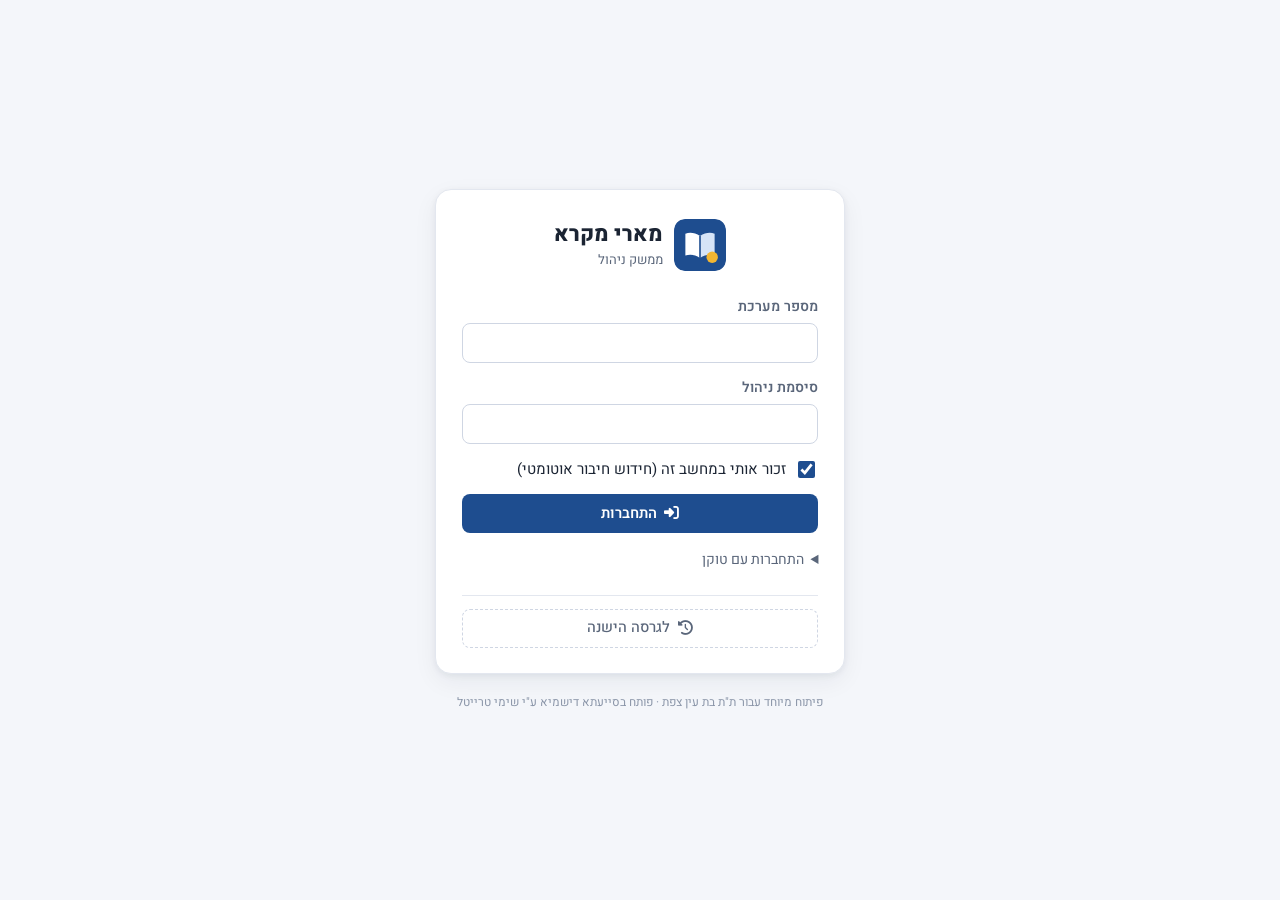
==== public/index.html @ d3353142 "Add new management interface and Cloudflare deployment New version served at "/", the original kept " ====
<!doctype html>
<html lang="he" dir="rtl">
<head>
  <meta charset="utf-8">
  <meta name="viewport" content="width=device-width, initial-scale=1">
  <meta name="color-scheme" content="light dark">
  <title>מארי מקרא · ממשק ניהול</title>
  <link rel="icon" type="image/svg+xml" href="assets/img/logo.svg">
  <link rel="preconnect" href="https://fonts.googleapis.com">
  <link rel="preconnect" href="https://fonts.gstatic.com" crossorigin>
  <link rel="stylesheet" href="https://fonts.googleapis.com/css2?family=Heebo:wght@400;500;600;700;800&display=swap">
  <link rel="stylesheet" href="https://cdnjs.cloudflare.com/ajax/libs/font-awesome/6.5.2/css/all.min.css">
  <link rel="stylesheet" href="assets/css/app.css">
  <script type="module" src="assets/js/main.js"></script>
</head>
<body>
  <div id="app">
    <noscript>
      <p style="padding:2rem;text-align:center">יש להפעיל JavaScript כדי להשתמש בממשק. <a href="legacy/">לגרסה הישנה</a></p>
    </noscript>
  </div>
</body>
</html>
---- public/assets/css/app.css ----
/* ==========================================================
   מארי מקרא — ממשק ניהול (גרסה חדשה)
   ========================================================== */

:root {
  --bg: #f4f6fa;
  --surface: #ffffff;
  --surface-2: #f8f9fc;
  --border: #e3e7ef;
  --border-strong: #cfd6e3;
  --text: #1b2433;
  --text-2: #5a667a;
  --text-3: #8a95a8;
  --primary: #1e4d8f;
  --primary-2: #2a64b5;
  --primary-soft: #e6eefa;
  --accent: #f2b632;
  --ok: #18875a;
  --ok-soft: #e3f5ec;
  --bad: #c9373d;
  --bad-soft: #fdeaea;
  --warn: #b7791f;
  --warn-soft: #fdf4e3;
  --info: #2a6fb0;
  --shadow-sm: 0 1px 2px rgba(20, 30, 50, .06);
  --shadow: 0 2px 6px rgba(20, 30, 50, .06), 0 8px 24px rgba(20, 30, 50, .06);
  --shadow-lg: 0 20px 50px rgba(15, 25, 45, .22);
  --radius: 12px;
  --radius-sm: 8px;
  --sidebar-w: 248px;
  --font: "Heebo", system-ui, -apple-system, "Segoe UI", Arial, sans-serif;
  --mono: ui-monospace, "SFMono-Regular", Menlo, Consolas, monospace;
  color-scheme: light;
}

@media (prefers-color-scheme: dark) {
  :root:not([data-theme="light"]) {
    --bg: #0f1520; --surface: #171f2d; --surface-2: #1c2536; --border: #273246; --border-strong: #34425b;
    --text: #e6ebf3; --text-2: #a7b2c4; --text-3: #7c889c;
    --primary: #5b93e0; --primary-2: #7aa9ea; --primary-soft: #1d2f4b;
    --ok: #3fbf86; --ok-soft: #14302a; --bad: #ee6b70; --bad-soft: #3a1d22; --warn: #e2a948; --warn-soft: #362b17; --info: #6aa8e6;
    --shadow-sm: 0 1px 2px rgba(0,0,0,.3); --shadow: 0 2px 10px rgba(0,0,0,.35); --shadow-lg: 0 20px 50px rgba(0,0,0,.55);
    color-scheme: dark;
  }
}
:root[data-theme="dark"] {
  --bg: #0f1520; --surface: #171f2d; --surface-2: #1c2536; --border: #273246; --border-strong: #34425b;
  --text: #e6ebf3; --text-2: #a7b2c4; --text-3: #7c889c;
  --primary: #5b93e0; --primary-2: #7aa9ea; --primary-soft: #1d2f4b;
  --ok: #3fbf86; --ok-soft: #14302a; --bad: #ee6b70; --bad-soft: #3a1d22; --warn: #e2a948; --warn-soft: #362b17; --info: #6aa8e6;
  --shadow-sm: 0 1px 2px rgba(0,0,0,.3); --shadow: 0 2px 10px rgba(0,0,0,.35); --shadow-lg: 0 20px 50px rgba(0,0,0,.55);
  color-scheme: dark;
}

*, *::before, *::after { box-sizing: border-box; }
html { -webkit-text-size-adjust: 100%; }
body { margin: 0; font-family: var(--font); font-size: 15px; line-height: 1.5; color: var(--text); background: var(--bg); }
body.modal-open { overflow: hidden; }
a { color: var(--primary); text-decoration: none; }
h1, h2, h3, h4 { margin: 0; line-height: 1.25; }
h1 { font-size: 1.6rem; font-weight: 800; letter-spacing: -.01em; }
h3 { font-size: 1.05rem; font-weight: 700; }
h4 { font-size: .95rem; font-weight: 700; margin: 1rem 0 .5rem; }
p { margin: 0 0 .6rem; }
[hidden] { display: none !important; }
.muted { color: var(--text-2); }
.small { font-size: .85rem; }
.ok { color: var(--ok); }
.bad { color: var(--bad); }
.mono { font-family: var(--mono); font-size: .9em; }
.nowrap { white-space: nowrap; }
.ltr-cell { direction: ltr; text-align: right; unicode-bidi: plaintext; }
:focus-visible { outline: 2px solid var(--primary-2); outline-offset: 2px; }

/* ---------- Buttons ---------- */
.btn {
  display: inline-flex; align-items: center; justify-content: center; gap: .45rem;
  min-height: 38px; padding: .45rem .95rem; border-radius: var(--radius-sm);
  border: 1px solid transparent; background: var(--surface-2); color: var(--text);
  font: inherit; font-weight: 600; font-size: .92rem; cursor: pointer; white-space: nowrap;
  transition: background .15s, border-color .15s, color .15s, box-shadow .15s, transform .05s;
}
.btn:active { transform: translateY(1px); }
.btn:disabled { opacity: .55; cursor: not-allowed; transform: none; }
.btn-primary { background: var(--primary); color: #fff; }
.btn-primary:hover:not(:disabled) { background: var(--primary-2); }
.btn-success { background: var(--ok); color: #fff; }
.btn-danger { background: var(--bad); color: #fff; }
.btn-success:hover:not(:disabled), .btn-danger:hover:not(:disabled) { filter: brightness(1.08); }
.btn-ghost { background: var(--surface); border-color: var(--border-strong); }
.btn-ghost:hover:not(:disabled) { background: var(--surface-2); border-color: var(--text-3); }
.btn-sm { min-height: 32px; padding: .3rem .7rem; font-size: .85rem; }
.btn-block { width: 100%; }
.btn.icon-only { width: 38px; padding: 0; }
.btn-legacy { background: transparent; border: 1px dashed var(--border-strong); color: var(--text-2); font-weight: 500; }
.btn-legacy:hover { border-color: var(--primary); color: var(--primary); border-style: solid; }

.icon-btn {
  display: inline-grid; place-items: center; width: 34px; height: 34px; border-radius: 8px;
  border: 0; background: transparent; color: var(--text-2); cursor: pointer; font-size: .95rem;
}
.icon-btn:hover { background: var(--surface-2); color: var(--text); }
.icon-btn.danger:hover { background: var(--bad-soft); color: var(--bad); }

/* dropdown menu */
.menu { position: relative; display: inline-block; }
.menu-list {
  display: none; position: absolute; inset-inline-end: 0; top: calc(100% + 6px); z-index: 50; min-width: 230px;
  background: var(--surface); border: 1px solid var(--border); border-radius: var(--radius-sm); box-shadow: var(--shadow-lg); padding: 6px;
}
.menu.open .menu-list { display: block; }
.menu-list button {
  display: flex; align-items: center; gap: .6rem; width: 100%; padding: .55rem .7rem; border: 0; background: none;
  color: var(--text); font: inherit; text-align: start; border-radius: 6px; cursor: pointer;
}
.menu-list button i { width: 18px; color: var(--text-2); }
.menu-list button:hover { background: var(--surface-2); }
.menu-list button.danger, .menu-list button.danger i { color: var(--bad); }

/* ---------- Shell ---------- */
.shell { display: flex; min-height: 100vh; }
.sidebar {
  position: sticky; top: 0; height: 100vh; width: var(--sidebar-w); flex: 0 0 var(--sidebar-w);
  display: flex; flex-direction: column; gap: 1rem; padding: 1.1rem .9rem;
  background: var(--surface); border-inline-start: 1px solid var(--border); overflow-y: auto;
}
.brand { display: flex; align-items: center; gap: .7rem; padding: .2rem .4rem; }
.brand-logo { width: 40px; height: 40px; border-radius: 10px; }
.brand strong { display: block; font-size: 1.1rem; font-weight: 800; }
.brand span { display: block; color: var(--text-2); font-size: .82rem; }
.nav { display: flex; flex-direction: column; gap: 2px; }
.nav a {
  display: flex; align-items: center; gap: .75rem; padding: .62rem .8rem; border-radius: 9px;
  color: var(--text-2); font-weight: 500;
}
.nav a i { width: 20px; text-align: center; }
.nav a:hover { background: var(--surface-2); color: var(--text); }
.nav a.active { background: var(--primary-soft); color: var(--primary); font-weight: 700; }
.sidebar-foot { margin-top: auto; display: flex; flex-direction: column; gap: .8rem; }
.credit { color: var(--text-3); font-size: .74rem; text-align: center; margin: 0; line-height: 1.5; }
.sidebar-backdrop { display: none; }

.main { flex: 1; min-width: 0; display: flex; flex-direction: column; }
.topbar {
  position: sticky; top: 0; z-index: 20; display: flex; align-items: center; gap: .5rem;
  height: 60px; padding: 0 1.25rem; background: color-mix(in srgb, var(--surface) 88%, transparent);
  backdrop-filter: blur(10px); border-bottom: 1px solid var(--border);
}
.menu-btn { display: none; }
.topbar-spacer { flex: 1; }
.sysinfo { display: flex; align-items: center; gap: .8rem; color: var(--text-2); font-size: .85rem; min-width: 0; }
.sysinfo strong { color: var(--text); font-weight: 700; white-space: nowrap; overflow: hidden; text-overflow: ellipsis; max-width: 260px; }
.topbar-btn {
  display: inline-flex; align-items: center; gap: .4rem; height: 34px; padding: 0 .7rem; border-radius: 999px;
  border: 1px solid var(--border-strong); background: var(--surface); color: var(--text-2); font: inherit; font-weight: 700; cursor: pointer;
}
.calls-btn.has-calls { border-color: var(--ok); color: var(--ok); background: var(--ok-soft); }
.calls-btn.has-calls i { animation: ring 1.6s ease-in-out infinite; }
@keyframes ring { 0%, 60%, 100% { transform: rotate(0); } 10%, 30% { transform: rotate(-14deg); } 20%, 40% { transform: rotate(14deg); } }
.bell-btn { position: relative; }
.bell-btn.has-unread::after { content: ""; position: absolute; top: 6px; inset-inline-end: 6px; width: 9px; height: 9px; border-radius: 50%; background: var(--bad); box-shadow: 0 0 0 2px var(--surface); }
.topbar-legacy { min-height: 34px; padding: .3rem .75rem; font-size: .85rem; }

.content { padding: 1.5rem 1.75rem 3rem; max-width: 1400px; width: 100%; margin: 0 auto; }
.view { animation: fade .18s ease; }
@keyframes fade { from { opacity: 0; transform: translateY(4px); } to { opacity: 1; transform: none; } }

/* ---------- Page header ---------- */
.page-head { display: flex; align-items: flex-end; justify-content: space-between; gap: 1rem; flex-wrap: wrap; margin-bottom: 1.25rem; }
.page-sub { color: var(--text-2); margin: .25rem 0 0; font-size: .9rem; }
.page-actions { display: flex; align-items: center; gap: .5rem; flex-wrap: wrap; }
.back-link { display: inline-flex; align-items: center; gap: .4rem; font-size: .88rem; font-weight: 600; margin-bottom: .35rem; }

/* ---------- Panels ---------- */
.panel { background: var(--surface); border: 1px solid var(--border); border-radius: var(--radius); box-shadow: var(--shadow-sm); padding: 1rem; margin-bottom: 1rem; }
.panel-head { display: flex; align-items: center; justify-content: space-between; gap: .75rem; flex-wrap: wrap; margin-bottom: .85rem; }
.panel-head h3 i { color: var(--primary); margin-inline-end: .35rem; }
.panel-foot { display: flex; align-items: center; justify-content: flex-end; gap: 1rem; margin-top: 1rem; padding-top: .85rem; border-top: 1px solid var(--border); }
details.panel > summary { cursor: pointer; font-weight: 700; list-style: none; display: flex; align-items: center; gap: .5rem; }
details.panel > summary::-webkit-details-marker { display: none; }
details.panel > summary::after { content: "\f078"; font-family: "Font Awesome 6 Free"; font-weight: 900; font-size: .75rem; margin-inline-start: auto; color: var(--text-3); transition: transform .2s; }
details.panel[open] > summary::after { transform: rotate(180deg); }
details.panel > summary i { color: var(--primary); }
.two-col { display: grid; grid-template-columns: 1fr 1fr; gap: 1rem; }
.two-col .panel { margin: 0; }

.toolbar { display: flex; align-items: center; gap: .5rem; flex-wrap: wrap; margin-bottom: .85rem; }
.toolbar-spacer { flex: 1; }
.search { position: relative; display: inline-flex; align-items: center; min-width: 240px; flex: 0 1 340px; }
.search i { position: absolute; inset-inline-start: .75rem; color: var(--text-3); font-size: .85rem; pointer-events: none; }
.search input { width: 100%; height: 38px; padding: 0 2.2rem 0 .8rem; border: 1px solid var(--border-strong); border-radius: var(--radius-sm); background: var(--surface); color: var(--text); font: inherit; }
.search input:focus { outline: none; border-color: var(--primary); box-shadow: 0 0 0 3px var(--primary-soft); }
.sel-bar { display: inline-flex; align-items: center; gap: .5rem; padding: .2rem .25rem .2rem .7rem; background: var(--primary-soft); border-radius: 999px; }
.sel-count { font-weight: 700; color: var(--primary); font-size: .88rem; padding-inline-start: .3rem; }
.count-badge:empty { display: none; }
.count-badge { background: var(--primary); color: #fff; border-radius: 999px; padding: 0 .45rem; font-size: .75rem; }

/* ---------- Tables ---------- */
.table-wrap { overflow: auto; border: 1px solid var(--border); border-radius: var(--radius-sm); max-height: 70vh; }
.data-table { width: 100%; border-collapse: separate; border-spacing: 0; font-size: .9rem; }
.data-table th {
  position: sticky; top: 0; z-index: 2; background: var(--surface-2); color: var(--text-2); font-weight: 700; font-size: .82rem;
  text-align: start; padding: .65rem .75rem; border-bottom: 1px solid var(--border); white-space: nowrap; user-select: none;
}
.data-table th.sortable { cursor: pointer; }
.data-table th.sortable i { margin-inline-start: .35rem; font-size: .72rem; color: var(--text-3); }
.data-table th.sorted { color: var(--primary); }
.data-table th.sorted i { color: var(--primary); }
.data-table td { padding: .6rem .75rem; border-bottom: 1px solid var(--border); vertical-align: middle; }
.data-table tbody tr:last-child td { border-bottom: 0; }
.data-table tbody tr:hover td { background: var(--surface-2); }
.data-table tr.is-selected td { background: var(--primary-soft) !important; }
.data-table tr.is-muted td { opacity: .55; }
.data-table .col-check { width: 40px; text-align: center; }
.data-table .col-actions { text-align: end; white-space: nowrap; width: 1%; }
.data-table td.no-match { text-align: center; color: var(--text-3); padding: 2rem; }
.data-table input[type="checkbox"] { width: 16px; height: 16px; accent-color: var(--primary); cursor: pointer; }
.kv-table { width: 100%; border-collapse: collapse; font-size: .88rem; }
.kv-table th, .kv-table td { padding: .4rem .6rem; border-bottom: 1px solid var(--border); text-align: start; }
.kv-table th { color: var(--text-2); font-weight: 600; width: 35%; }
.kv-table tr.hl { background: var(--primary-soft); }

.col-grade { white-space: nowrap; }
.grade { display: inline-block; min-width: 2.6em; padding: .15rem .5rem; border-radius: 6px; text-align: center; font-weight: 800; background: var(--surface-2); }
.grade.g-a { background: var(--ok-soft); color: var(--ok); }
.grade.g-b { background: var(--primary-soft); color: var(--primary); }
.grade.g-c { background: var(--warn-soft); color: var(--warn); }
.grade.g-d { background: var(--bad-soft); color: var(--bad); }
.edit-grade { width: 28px; height: 28px; font-size: .78rem; opacity: 0; margin-inline-start: .2rem; }
tr:hover .edit-grade, .edit-grade:focus { opacity: 1; }
.ans { font-size: .82rem; font-weight: 600; }
.ans-ok { color: var(--ok); }
.ans-bad { color: var(--bad); }
.dots { display: inline-flex; flex-wrap: wrap; gap: 3px; max-width: 360px; }
.dot { display: inline-grid; place-items: center; width: 20px; height: 20px; border-radius: 5px; font-style: normal; font-size: .66rem; font-weight: 700; }
.dot.ok { background: var(--ok-soft); color: var(--ok); }
.dot.bad { background: var(--bad-soft); color: var(--bad); }
.dot.none { background: var(--surface-2); color: var(--text-3); }

/* ---------- Badges, alerts ---------- */
.badge { display: inline-flex; align-items: center; gap: .3rem; padding: .12rem .55rem; border-radius: 999px; font-size: .78rem; font-weight: 700; background: var(--surface-2); color: var(--text-2); white-space: nowrap; }
.badge-ok, .st-DONE { background: var(--ok-soft); color: var(--ok); }
.badge-bad, .st-ERROR { background: var(--bad-soft); color: var(--bad); }
.badge-primary, .badge-info, .st-RUNNING { background: var(--primary-soft); color: var(--primary); }
.st-PENDING { background: var(--warn-soft); color: var(--warn); }
.badge-muted, .st-NOT_ACTIVE { background: var(--surface-2); color: var(--text-3); }
.tag { display: inline-flex; align-items: center; gap: .3rem; padding: .1rem .5rem; border-radius: 6px; background: var(--surface-2); font-size: .78rem; color: var(--text-2); }
.alert { padding: .75rem .9rem; border-radius: var(--radius-sm); margin: .6rem 0; border: 1px solid transparent; }
.alert-danger { background: var(--bad-soft); color: var(--bad); border-color: color-mix(in srgb, var(--bad) 25%, transparent); }
.alert-warning { background: var(--warn-soft); color: var(--warn); border-color: color-mix(in srgb, var(--warn) 25%, transparent); }
.note { background: var(--surface-2); padding: .6rem .75rem; border-radius: var(--radius-sm); color: var(--text-2); font-size: .88rem; }

/* ---------- States ---------- */
.state { display: flex; flex-direction: column; align-items: center; justify-content: center; gap: .7rem; padding: 3rem 1rem; text-align: center; color: var(--text-2); }
.state i { font-size: 2.2rem; color: var(--text-3); }
.state p { margin: 0; max-width: 520px; }
.state-error i { color: var(--bad); }
.state-error p { color: var(--bad); }
.state-success i { color: var(--ok); font-size: 3rem; }
.spinner { width: 34px; height: 34px; border-radius: 50%; border: 3px solid var(--border); border-top-color: var(--primary); animation: spin .8s linear infinite; display: inline-block; }
.spinner-sm { width: 15px; height: 15px; border-width: 2px; vertical-align: -2px; border-color: currentColor; border-top-color: transparent; opacity: .85; }
@keyframes spin { to { transform: rotate(360deg); } }
.skeleton { display: block; height: 26px; width: 60%; border-radius: 6px; background: linear-gradient(90deg, var(--surface-2), var(--border), var(--surface-2)); background-size: 200% 100%; animation: shimmer 1.2s infinite; }
.skeleton.short { height: 14px; width: 40%; margin-top: .5rem; }
@keyframes shimmer { to { background-position: -200% 0; } }

/* ---------- Toasts ---------- */
.toast-host { position: fixed; bottom: 20px; inset-inline-start: 20px; z-index: 1000; display: flex; flex-direction: column; gap: 10px; max-width: min(420px, calc(100vw - 40px)); }
.toast {
  display: flex; align-items: flex-start; gap: .65rem; padding: .8rem .9rem; border-radius: 10px; background: var(--surface);
  border: 1px solid var(--border); border-inline-start: 4px solid var(--info); box-shadow: var(--shadow-lg); animation: toastIn .2s ease;
}
.toast i { margin-top: .2rem; }
.toast span { flex: 1; }
.toast-success { border-inline-start-color: var(--ok); } .toast-success i { color: var(--ok); }
.toast-error { border-inline-start-color: var(--bad); } .toast-error i { color: var(--bad); }
.toast-warning { border-inline-start-color: var(--warn); } .toast-warning i { color: var(--warn); }
.toast-info i { color: var(--info); }
.toast-x { border: 0; background: none; color: var(--text-3); font-size: 1.2rem; line-height: 1; cursor: pointer; }
.toast.out { opacity: 0; transform: translateY(8px); transition: .25s; }
@keyframes toastIn { from { opacity: 0; transform: translateY(8px); } }

/* ---------- Modals ---------- */
.modal-overlay { position: fixed; inset: 0; z-index: 500; display: grid; place-items: center; padding: 1rem; background: rgba(12, 18, 30, .5); opacity: 0; transition: opacity .18s; }
.modal-overlay.show { opacity: 1; }
.modal {
  width: 100%; max-height: calc(100vh - 2rem); display: flex; flex-direction: column; background: var(--surface);
  border-radius: 14px; box-shadow: var(--shadow-lg); transform: translateY(10px) scale(.98); transition: transform .18s;
}
.modal-overlay.show .modal { transform: none; }
.modal-sm { max-width: 440px; } .modal-md { max-width: 600px; } .modal-lg { max-width: 900px; } .modal-xl { max-width: 1200px; }
.modal-head { display: flex; align-items: center; justify-content: space-between; gap: 1rem; padding: 1rem 1.2rem; border-bottom: 1px solid var(--border); }
.modal-title { font-size: 1.12rem; font-weight: 800; display: flex; align-items: center; gap: .55rem; }
.modal-title i { color: var(--primary); }
.modal-danger .modal-title i { color: var(--bad); }
.modal-body { padding: 1.1rem 1.2rem; overflow-y: auto; }
.modal-foot { display: flex; align-items: center; justify-content: flex-end; gap: .5rem; padding: .85rem 1.2rem; border-top: 1px solid var(--border); background: var(--surface-2); border-radius: 0 0 14px 14px; flex-wrap: wrap; }
.confirm-msg p:last-child { margin-bottom: 0; }

/* ---------- Forms ---------- */
.form { display: flex; flex-direction: column; gap: .85rem; }
.form-grid { display: grid; grid-template-columns: 1fr 1fr; gap: .85rem 1rem; }
.span-2 { grid-column: 1 / -1; }
.form-actions { display: flex; justify-content: flex-end; gap: .5rem; flex-wrap: wrap; }
.field { display: flex; flex-direction: column; gap: .35rem; }
.field > span:first-child { font-weight: 600; font-size: .88rem; color: var(--text-2); }
.input {
  width: 100%; min-height: 40px; padding: .5rem .75rem; border: 1px solid var(--border-strong); border-radius: var(--radius-sm);
  background: var(--surface); color: var(--text); font: inherit;
}
.input:focus { outline: none; border-color: var(--primary); box-shadow: 0 0 0 3px var(--primary-soft); }
select.input { cursor: pointer; }
.input-sm { min-height: 34px; padding: .3rem .6rem; font-size: .88rem; width: auto; }
.input-lg { font-size: 1.3rem; text-align: center; font-weight: 700; }
.input-code { font-size: 1.6rem; letter-spacing: .4em; text-align: center; font-family: var(--mono); }
.hint { color: var(--text-3); font-size: .84rem; margin: 0; }
.field-error { color: var(--bad); font-weight: 600; font-size: .88rem; margin: 0; }
.check, .radio { display: flex; align-items: center; gap: .55rem; cursor: pointer; }
.check input, .radio input { width: 17px; height: 17px; accent-color: var(--primary); }
.radio-list { display: flex; flex-direction: column; gap: .4rem; margin: .7rem 0 1rem; }
.radio { padding: .6rem .8rem; border: 1px solid var(--border); border-radius: var(--radius-sm); }
.radio:has(input:checked) { border-color: var(--primary); background: var(--primary-soft); }
.pw { position: relative; display: block; }
.pw .input { padding-inline-end: 2.6rem; }
.pw .pw-eye { position: absolute; inset-inline-end: 3px; top: 3px; }
.switch { display: inline-flex; align-items: center; gap: .5rem; cursor: pointer; font-size: .88rem; color: var(--text-2); }
.switch input { position: absolute; opacity: 0; width: 0; height: 0; }
.switch span { position: relative; width: 38px; height: 22px; border-radius: 999px; background: var(--border-strong); transition: .2s; flex: none; }
.switch span::after { content: ""; position: absolute; top: 3px; inset-inline-start: 3px; width: 16px; height: 16px; border-radius: 50%; background: #fff; transition: .2s; box-shadow: var(--shadow-sm); }
.switch input:checked + span { background: var(--primary); }
.switch input:checked + span::after { inset-inline-start: 19px; }
.switch input:focus-visible + span { outline: 2px solid var(--primary-2); outline-offset: 2px; }
.seg { display: flex; flex-wrap: wrap; gap: .5rem; }
.chips { display: flex; flex-wrap: wrap; gap: .4rem; justify-content: center; margin: .8rem 0 1rem; }
.chip { border: 1px solid var(--border-strong); background: var(--surface); color: var(--text); border-radius: 999px; padding: .25rem .8rem; font: inherit; font-weight: 700; cursor: pointer; direction: ltr; }
.chip:hover { border-color: var(--primary); color: var(--primary); }
.shake { animation: shake .35s; border-color: var(--bad) !important; }
@keyframes shake { 25% { transform: translateX(-5px); } 75% { transform: translateX(5px); } }

/* ---------- Stats ---------- */
.stats { display: grid; grid-template-columns: repeat(auto-fit, minmax(140px, 1fr)); gap: .75rem; margin-bottom: 1rem; }
.stat { background: var(--surface); border: 1px solid var(--border); border-radius: var(--radius); padding: .85rem 1rem; display: flex; flex-direction: column; gap: .2rem; box-shadow: var(--shadow-sm); }
.stat-l { color: var(--text-2); font-size: .82rem; font-weight: 600; }
.stat-v { font-size: 1.7rem; font-weight: 800; letter-spacing: -.02em; }
.stat-wide { grid-column: span 2; justify-content: center; }
.stat-action { justify-content: center; align-items: stretch; }
.leaders { display: flex; flex-direction: column; gap: .15rem; font-size: .9rem; }
.hist { display: flex; align-items: flex-end; gap: 6px; height: 92px; }
.hist-col { flex: 1; display: flex; flex-direction: column; align-items: center; justify-content: flex-end; height: 100%; gap: 3px; }
.hist-bar { width: 100%; min-height: 3px; border-radius: 4px 4px 2px 2px; }
.hist-n { font-size: .72rem; font-weight: 700; color: var(--text-2); }
.hist-l { font-size: .66rem; color: var(--text-3); direction: ltr; white-space: nowrap; }
.b1 { background: var(--bad); } .b2 { background: #e0803a; } .b3 { background: var(--warn); } .b4 { background: #6aa84f; } .b5 { background: var(--ok); } .b6 { background: var(--primary); }
.q-bars { display: grid; grid-template-columns: repeat(auto-fill, minmax(260px, 1fr)); gap: .5rem 1.5rem; margin-top: .9rem; }
.q-bar { display: grid; grid-template-columns: minmax(70px, auto) 1fr 44px; align-items: center; gap: .6rem; font-size: .85rem; }
.q-bar-l { color: var(--text-2); white-space: nowrap; overflow: hidden; text-overflow: ellipsis; max-width: 140px; }
.q-bar-track { height: 8px; background: var(--surface-2); border-radius: 999px; overflow: hidden; }
.q-bar-fill { display: block; height: 100%; border-radius: 999px; }
.q-bar-fill.ok { background: var(--ok); } .q-bar-fill.mid { background: var(--warn); } .q-bar-fill.bad { background: var(--bad); }
.q-bar-v { font-weight: 700; text-align: end; }

.lock-pill { display: inline-flex; align-items: center; gap: .45rem; height: 38px; padding: 0 .4rem 0 .8rem; border-radius: 999px; font-weight: 700; font-size: .88rem; }
.lock-pill.open { background: var(--ok-soft); color: var(--ok); }
.lock-pill.locked { background: var(--bad-soft); color: var(--bad); }
.pill-btn { border: 0; border-radius: 999px; padding: .25rem .7rem; background: var(--surface); color: inherit; font: inherit; font-weight: 700; font-size: .8rem; cursor: pointer; box-shadow: var(--shadow-sm); }

/* ---------- Grade editor ---------- */
.student-card { display: flex; align-items: center; gap: .85rem; padding: .75rem; background: var(--surface-2); border-radius: var(--radius-sm); margin-bottom: 1rem; }
.avatar { width: 44px; height: 44px; border-radius: 50%; display: grid; place-items: center; background: var(--primary); color: #fff; font-weight: 800; font-size: 1.2rem; flex: none; }
.student-meta { display: flex; flex-wrap: wrap; gap: .3rem 1rem; color: var(--text-2); font-size: .84rem; margin-top: .15rem; }
.student-meta i { color: var(--text-3); margin-inline-end: .2rem; }
.grade-editor { display: flex; align-items: center; justify-content: center; gap: 1rem; }
.grade-box { display: flex; flex-direction: column; align-items: center; gap: .3rem; padding: .9rem 1.2rem; border: 1px solid var(--border); border-radius: var(--radius); min-width: 140px; }
.grade-box-new { border-color: var(--primary); box-shadow: 0 0 0 3px var(--primary-soft); }
.grade-label { color: var(--text-2); font-size: .82rem; font-weight: 600; }
.grade-value { font-size: 2.2rem; font-weight: 800; line-height: 1.1; }
.grade-input { width: 120px; border: 0; background: transparent; color: var(--text); font: inherit; font-size: 2.2rem; font-weight: 800; text-align: center; line-height: 1.1; -moz-appearance: textfield; }
.grade-input::-webkit-outer-spin-button, .grade-input::-webkit-inner-spin-button { -webkit-appearance: none; margin: 0; }
.grade-input:focus { outline: none; }
.grade-arrow { color: var(--text-3); font-size: 1.3rem; }
.grade-diff { min-height: 1.2em; font-weight: 800; font-size: .9rem; direction: ltr; }
.grade-diff.up { color: var(--ok); } .grade-diff.down { color: var(--bad); }
.raw-details { margin-top: .9rem; }
.raw-details summary { cursor: pointer; color: var(--text-2); font-size: .88rem; font-weight: 600; margin-bottom: .5rem; }
.points-editor { display: flex; flex-direction: column; gap: .9rem; align-items: stretch; }
.points-editor .grade-box { align-self: center; }
.points-editor .seg .btn { flex: 1; }
.preview { text-align: center; padding: .6rem; border-radius: var(--radius-sm); background: var(--surface-2); }
.points-val { font-weight: 800; }
.points-val i { color: var(--accent); }

/* ---------- Questions, steps, lists ---------- */
.questions { display: grid; grid-template-columns: repeat(auto-fill, minmax(330px, 1fr)); gap: .9rem; }
.q-card { border: 1px solid var(--border); border-radius: var(--radius); padding: .9rem; background: var(--surface-2); }
.q-card h3 { margin-bottom: .6rem; }
.q-row { display: flex; flex-direction: column; gap: .3rem; margin-bottom: .55rem; font-size: .86rem; font-weight: 600; color: var(--text-2); }
.q-row.ok span { color: var(--ok); } .q-row.bad span { color: var(--bad); }
.q-row audio { width: 100%; height: 36px; }
.checklist { margin-top: .8rem; padding: .6rem .9rem; background: var(--surface-2); border-radius: var(--radius-sm); font-size: .9rem; }
.checklist h4 { margin: .5rem 0 .3rem; font-size: .85rem; color: var(--text-2); }
.checklist div { padding: .15rem 0; display: flex; gap: .5rem; flex-wrap: wrap; align-items: center; }
.steps { list-style: none; padding: 0; margin: .8rem 0 0; display: flex; flex-direction: column; gap: .4rem; }
.steps li { display: flex; align-items: center; gap: .6rem; padding: .5rem .7rem; border-radius: var(--radius-sm); background: var(--surface-2); font-size: .9rem; }
.steps li > i, .steps li > .spinner { width: 18px; flex: none; text-align: center; color: var(--text-3); }
.step-msg { margin-inline-start: auto; color: var(--text-2); font-size: .8rem; }
.step-fail .step-msg { color: var(--bad); }
.names { max-height: 160px; overflow-y: auto; margin: .5rem 0; padding: .4rem .9rem; background: var(--surface-2); border-radius: var(--radius-sm); }
.names li { padding: .15rem 0; }
.folder-list { border: 1px solid var(--border); border-radius: var(--radius-sm); max-height: 50vh; overflow-y: auto; }
.folder-row { display: flex; align-items: center; gap: .5rem; padding: .3rem .5rem; border-bottom: 1px solid var(--border); }
.folder-row:last-child { border-bottom: 0; }
.folder-open { flex: 1; display: flex; align-items: center; gap: .6rem; border: 0; background: none; color: var(--text); font: inherit; padding: .45rem; text-align: start; cursor: pointer; border-radius: 6px; }
.folder-open:hover { background: var(--surface-2); }
.folder-open i { color: var(--accent); }
.path-line { font-family: var(--mono); font-size: .8rem; color: var(--text-3); margin: .3rem 0 .6rem; text-align: right; overflow: hidden; text-overflow: ellipsis; white-space: nowrap; }
.card-grid { display: grid; grid-template-columns: repeat(auto-fill, minmax(190px, 1fr)); gap: .75rem; }
.folder-card {
  display: flex; flex-direction: column; gap: .5rem; padding: 1rem; background: var(--surface); border: 1px solid var(--border);
  border-radius: var(--radius); color: var(--text); box-shadow: var(--shadow-sm); transition: .15s;
}
.folder-card:hover { border-color: var(--primary); transform: translateY(-2px); box-shadow: var(--shadow); }
.folder-card > i { font-size: 1.6rem; color: var(--accent); }
.folder-num { align-self: flex-start; background: var(--primary-soft); color: var(--primary); font-weight: 800; border-radius: 8px; padding: .15rem .6rem; }
.folder-name { font-weight: 700; }
.tabs { display: flex; gap: .3rem; border-bottom: 1px solid var(--border); margin-bottom: 1rem; overflow-x: auto; }
.tabs a { display: inline-flex; align-items: center; gap: .45rem; padding: .65rem 1rem; color: var(--text-2); font-weight: 600; border-bottom: 2px solid transparent; margin-bottom: -1px; white-space: nowrap; }
.tabs a:hover { color: var(--text); }
.tabs a.active { color: var(--primary); border-bottom-color: var(--primary); }
.kv-grid { display: grid; grid-template-columns: repeat(auto-fill, minmax(230px, 1fr)); gap: .5rem; }
.kv { display: flex; flex-direction: column; gap: .1rem; padding: .55rem .7rem; background: var(--surface-2); border-radius: var(--radius-sm); }
.kv span { color: var(--text-2); font-size: .8rem; }
.kv-wide { grid-column: 1 / -1; }
.kv pre { margin: 0; white-space: pre-wrap; font-family: inherit; }
.day-picker { display: flex; flex-wrap: wrap; gap: .35rem; }
.day-picker label { cursor: pointer; }
.day-picker input { position: absolute; opacity: 0; }
.day-picker span { display: inline-block; padding: .35rem .75rem; border: 1px solid var(--border-strong); border-radius: 999px; font-size: .86rem; }
.day-picker input:checked + span { background: var(--primary); border-color: var(--primary); color: #fff; }
.day-picker input:disabled + span { opacity: .45; }

/* ---------- Times ---------- */
.status-panel { border-inline-start: 5px solid var(--text-3); }
.status-panel.is-open { border-inline-start-color: var(--ok); }
.status-panel.is-closed { border-inline-start-color: var(--bad); }
.status-main { display: flex; align-items: center; gap: .9rem; margin-bottom: .6rem; }
.status-main > i { font-size: 1.8rem; color: var(--primary); }
.status-main p { margin: .1rem 0 0; color: var(--text-2); }
.status-now { font-weight: 700; margin: .4rem 0 1rem; }
.is-open .status-now i { color: var(--ok); } .is-closed .status-now i { color: var(--bad); }
.timeline { margin-bottom: 1rem; }
.tl-track { position: relative; height: 26px; background: var(--bad-soft); border-radius: 6px; overflow: hidden; }
.tl-slot { position: absolute; top: 0; bottom: 0; background: var(--ok); opacity: .85; }
.tl-now { position: absolute; top: -2px; bottom: -2px; width: 3px; background: var(--text); border-radius: 2px; transform: translateX(50%); }
.tl-days { display: grid; grid-template-columns: repeat(7, 1fr); margin-top: .3rem; }
.tl-days span { text-align: center; font-size: .75rem; color: var(--text-2); border-inline-start: 1px solid var(--border); }
.rules { display: flex; flex-direction: column; gap: .5rem; }
.rule { display: flex; align-items: center; flex-wrap: wrap; gap: .45rem; padding: .6rem .75rem; border: 1px solid var(--border); border-radius: var(--radius-sm); background: var(--surface-2); }
.rule-txt { color: var(--text-2); font-size: .85rem; }
.rule .r-del { margin-inline-start: auto; }
.rule.is-deleted { opacity: .5; background: var(--bad-soft); text-decoration: line-through; }

/* ---------- Settings, login ---------- */
.conn { display: inline-flex; align-items: center; gap: .45rem; font-size: .85rem; font-weight: 600; padding: .3rem .7rem; border-radius: 999px; background: var(--surface-2); }
.conn-dot { width: 9px; height: 9px; border-radius: 50%; background: currentColor; }
.conn-ok { color: var(--ok); background: var(--ok-soft); } .conn-warn { color: var(--warn); background: var(--warn-soft); } .conn-bad { color: var(--bad); background: var(--bad-soft); } .conn-muted { color: var(--text-2); }
.danger-zone { border-color: color-mix(in srgb, var(--bad) 35%, var(--border)); }
.danger-zone h3 i { color: var(--bad) !important; }

.center-screen { min-height: 100vh; display: flex; flex-direction: column; align-items: center; justify-content: center; gap: 1.2rem; padding: 1.5rem 16px; }
.login-card { width: 100%; max-width: 410px; background: var(--surface); border: 1px solid var(--border); border-radius: 16px; box-shadow: var(--shadow); padding: 1.6rem; display: flex; flex-direction: column; gap: 1rem; }
.login-card .brand { justify-content: center; margin-bottom: .4rem; }
.login-card .brand-logo { width: 52px; height: 52px; }
.login-card .brand strong { font-size: 1.35rem; }
.token-login summary { cursor: pointer; color: var(--text-2); font-size: .88rem; margin-bottom: .6rem; }
.login-foot { padding-top: .8rem; border-top: 1px solid var(--border); }

/* ---------- MFA ---------- */
.mfa-cards { display: flex; flex-direction: column; gap: .6rem; margin-top: .8rem; }
.mfa-card { display: grid; grid-template-columns: auto 1fr; gap: .2rem .9rem; align-items: center; text-align: start; padding: .85rem 1rem; border: 1px solid var(--border-strong); border-radius: var(--radius); background: var(--surface); color: var(--text); font: inherit; cursor: pointer; }
.mfa-card:hover:not(:disabled) { border-color: var(--primary); box-shadow: 0 0 0 3px var(--primary-soft); }
.mfa-card:disabled { opacity: .55; cursor: not-allowed; }
.mfa-card-icon { grid-row: span 3; font-size: 1.5rem; color: var(--primary); }
.mfa-card-main { display: flex; flex-direction: column; }
.mfa-card-main small { color: var(--text-3); }
.mfa-card-tags { display: flex; flex-wrap: wrap; gap: .3rem; }
.mfa-card-status { font-size: .8rem; color: var(--primary); font-weight: 700; }

.msg-frame { width: 100%; height: 300px; border: 0; display: block; }
.live-dot { display: inline-block; width: 8px; height: 8px; border-radius: 50%; background: var(--ok); box-shadow: 0 0 0 0 var(--ok); animation: pulse 1.6s infinite; vertical-align: middle; }
.live-note { margin-inline-end: auto; color: var(--text-2); font-size: .85rem; display: inline-flex; align-items: center; gap: .45rem; }
@keyframes pulse { 0% { box-shadow: 0 0 0 0 color-mix(in srgb, var(--ok) 60%, transparent); } 70% { box-shadow: 0 0 0 8px transparent; } 100% { box-shadow: 0 0 0 0 transparent; } }

/* ---------- Dashboard ---------- */
.dash-grid { display: grid; grid-template-columns: repeat(auto-fill, minmax(260px, 1fr)); gap: 1rem; }
.dash-card { display: flex; flex-direction: column; gap: .9rem; padding: 1.1rem; background: var(--surface); border: 1px solid var(--border); border-radius: var(--radius); color: var(--text); box-shadow: var(--shadow-sm); transition: .15s; min-height: 140px; }
.dash-card:hover { border-color: var(--primary); box-shadow: var(--shadow); transform: translateY(-2px); }
.dash-card-head { display: flex; align-items: center; gap: .6rem; font-weight: 700; color: var(--text-2); }
.dash-icon { width: 34px; height: 34px; display: grid; place-items: center; border-radius: 9px; background: var(--primary-soft); color: var(--primary); }
.dash-go { margin-inline-start: auto; font-size: .75rem; color: var(--text-3); }
.dash-card-body { display: flex; flex-direction: column; gap: .2rem; }
.dash-big { font-size: 2.2rem; font-weight: 800; line-height: 1.1; letter-spacing: -.02em; }
.dash-big.live { color: var(--ok); }
.dash-title { font-size: 1.15rem; font-weight: 800; }
.dash-status { font-size: 1.3rem; font-weight: 800; display: inline-flex; align-items: center; gap: .5rem; }

/* ---------- Responsive ---------- */
@media (max-width: 1000px) {
  .two-col { grid-template-columns: 1fr; }
  .topbar-legacy span { display: none; }
}
@media (max-width: 860px) {
  .sidebar { position: fixed; inset-block: 0; inset-inline-start: 0; z-index: 100; transform: translateX(100%); transition: transform .22s, visibility .22s; visibility: hidden; }
  .sidebar.open { transform: none; visibility: visible; box-shadow: var(--shadow-lg); }
  .sidebar.open + .sidebar-backdrop { display: block; position: fixed; inset: 0; z-index: 90; background: rgba(12, 18, 30, .45); }
  .menu-btn { display: inline-grid; }
  .topbar { padding: 0 16px; }
  .content { padding: 1rem 16px 2.5rem; }
  .sysinfo span { display: none; }
  .form-grid { grid-template-columns: 1fr; }
  .stat-wide { grid-column: 1 / -1; }
  .search { min-width: 0; flex: 1 1 100%; }
  h1 { font-size: 1.35rem; }
  .grade-editor { gap: .5rem; }
  .grade-box { min-width: 0; flex: 1; padding: .7rem; }
  .data-table { font-size: .85rem; }
}

/* ---------- Print ---------- */
@media print {
  :root { --bg: #fff; --surface: #fff; --surface-2: #f4f4f4; --text: #000; --border: #ccc; }
  body { background: #fff; font-size: 11pt; }
  .sidebar, .topbar, .page-actions, .toolbar, .col-actions, .col-check, .edit-grade, .back-link, .toast-host, .q-analysis summary::after, .alert { display: none !important; }
  .content { padding: 0; max-width: none; }
  .panel, .stat { box-shadow: none; border-color: #ccc; break-inside: avoid; }
  .table-wrap { max-height: none; overflow: visible; border: 0; }
  .data-table th { position: static; }
  .data-table tr { break-inside: avoid; }
  details.q-analysis:not([open]) { display: none; }
}
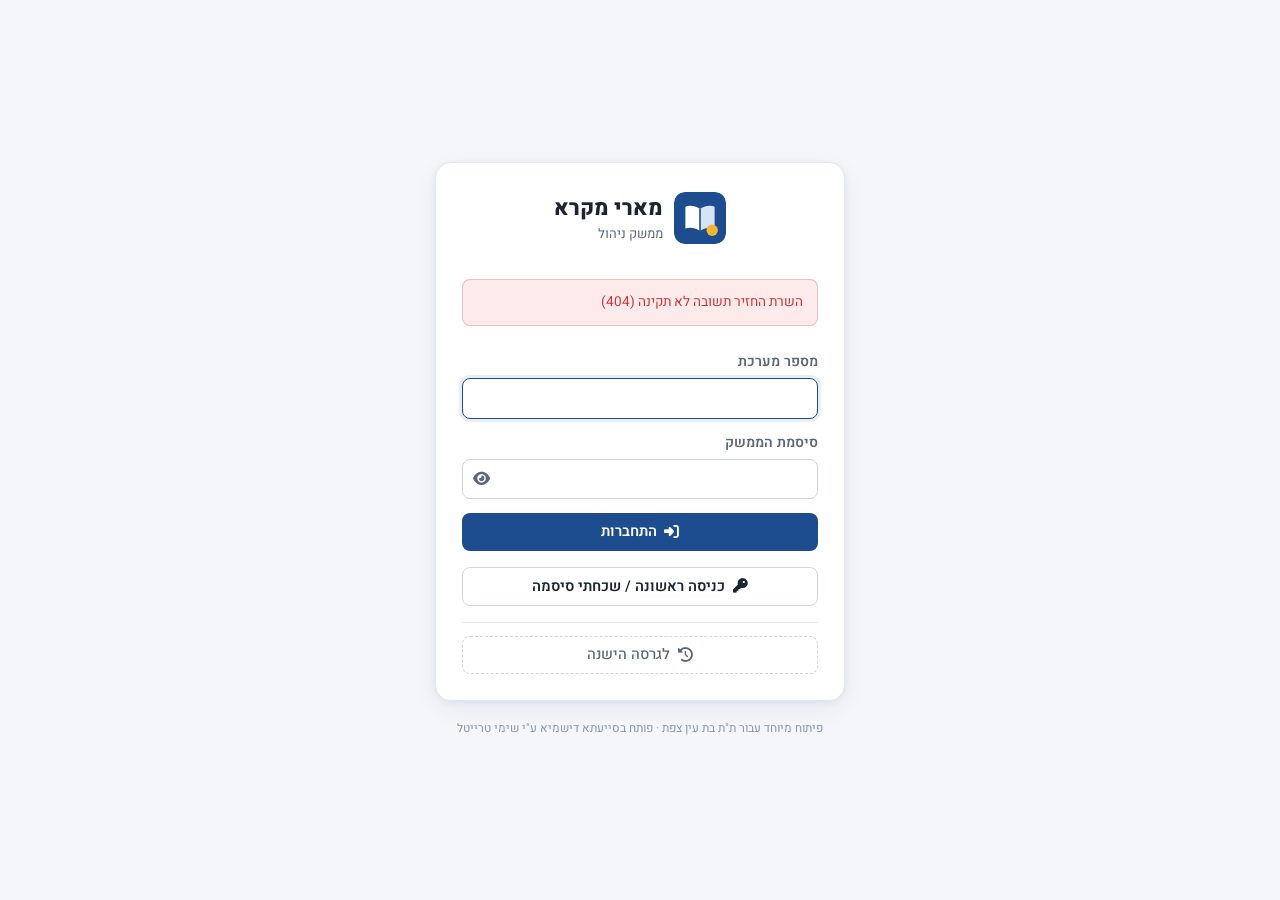
==== commit 606fb2e6: "New interface: server-side Yemot token, password sign-in, server logs The new interface no longer ta" ====
--- a/public/index.html
+++ b/public/index.html
@@ -5,7 +5,8 @@
   <meta name="viewport" content="width=device-width, initial-scale=1">
   <meta name="color-scheme" content="light dark">
   <title>מארי מקרא · ממשק ניהול</title>
-  <link rel="icon" type="image/svg+xml" href="assets/img/logo.svg">
+  <link rel="icon" type="image/png" href="https://smti.uk/smt.png">
+  <link rel="alternate icon" type="image/svg+xml" href="assets/img/logo.svg">
   <link rel="preconnect" href="https://fonts.googleapis.com">
   <link rel="preconnect" href="https://fonts.gstatic.com" crossorigin>
   <link rel="stylesheet" href="https://fonts.googleapis.com/css2?family=Heebo:wght@400;500;600;700;800&display=swap">
--- a/public/assets/css/app.css
+++ b/public/assets/css/app.css
@@ -125,7 +125,7 @@
   background: var(--surface); border-inline-start: 1px solid var(--border); overflow-y: auto;
 }
 .brand { display: flex; align-items: center; gap: .7rem; padding: .2rem .4rem; }
-.brand-logo { width: 40px; height: 40px; border-radius: 10px; }
+.brand-logo { width: 40px; height: 40px; border-radius: 10px; object-fit: contain; }
 .brand strong { display: block; font-size: 1.1rem; font-weight: 800; }
 .brand span { display: block; color: var(--text-2); font-size: .82rem; }
 .nav { display: flex; flex-direction: column; gap: 2px; }
@@ -471,6 +471,10 @@
 .login-card .brand { justify-content: center; margin-bottom: .4rem; }
 .login-card .brand-logo { width: 52px; height: 52px; }
 .login-card .brand strong { font-size: 1.35rem; }
+.login-title { font-size: 1.15rem; font-weight: 800; text-align: center; }
+.who { display: flex; align-items: center; gap: .5rem; padding: .45rem .6rem; border-radius: 9px; background: var(--surface-2); color: var(--text-2); font-size: .88rem; }
+.who > i { color: var(--primary); font-size: 1.1rem; }
+.who span { flex: 1; font-weight: 600; color: var(--text); }
 .token-login summary { cursor: pointer; color: var(--text-2); font-size: .88rem; margin-bottom: .6rem; }
 .login-foot { padding-top: .8rem; border-top: 1px solid var(--border); }
 
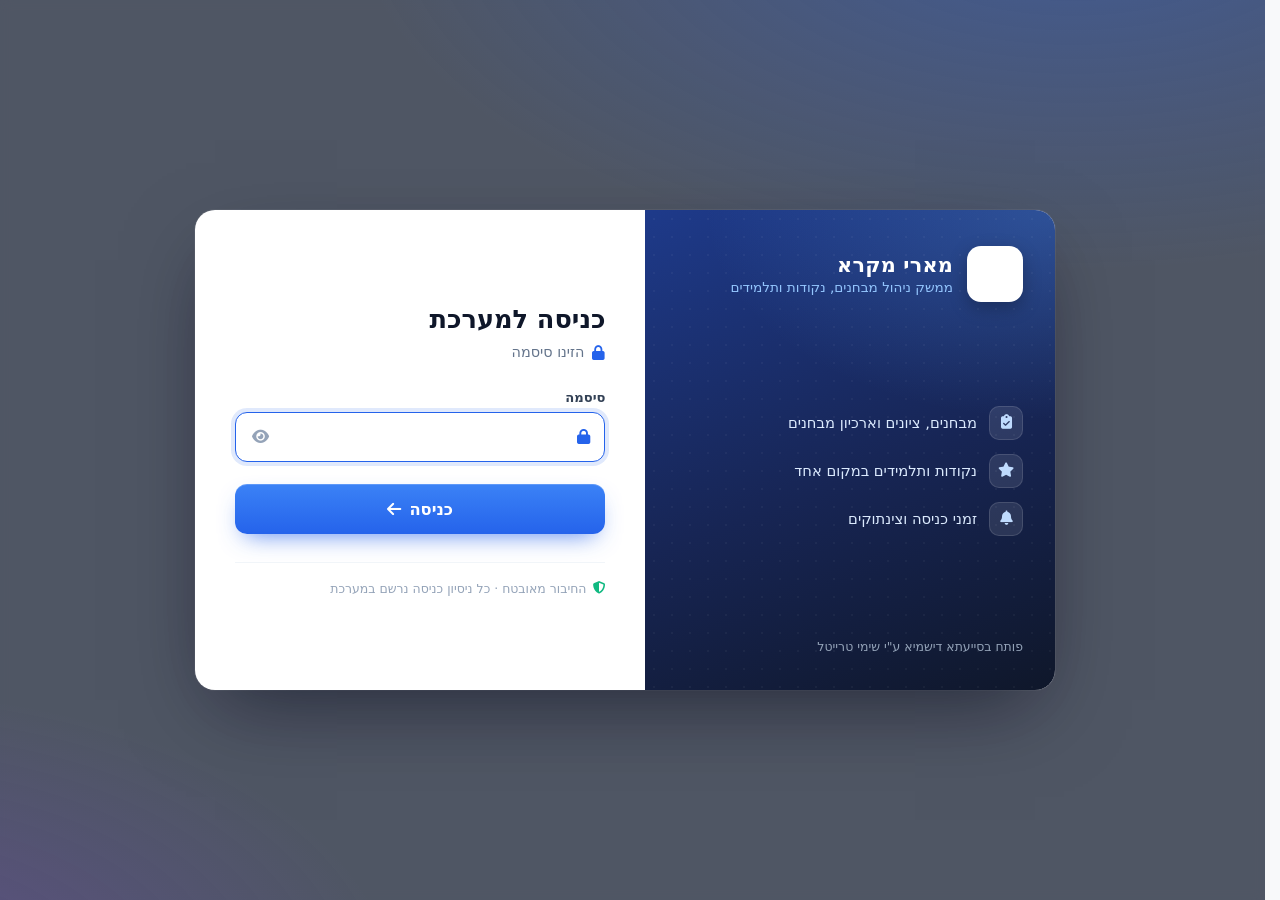
==== commit b1a8e2be: "Rebuild like "masechet-shel-shabat": original site as main, users and admin - The original site is n" ====
--- a/public/index.html
+++ b/public/index.html
@@ -1,24 +1,275 @@
-<!doctype html>
-<html lang="he" dir="rtl">
-<head>
-  <meta charset="utf-8">
-  <meta name="viewport" content="width=device-width, initial-scale=1">
-  <meta name="color-scheme" content="light dark">
-  <title>מארי מקרא · ממשק ניהול</title>
-  <link rel="icon" type="image/png" href="https://smti.uk/smt.png">
-  <link rel="alternate icon" type="image/svg+xml" href="assets/img/logo.svg">
-  <link rel="preconnect" href="https://fonts.googleapis.com">
-  <link rel="preconnect" href="https://fonts.gstatic.com" crossorigin>
-  <link rel="stylesheet" href="https://fonts.googleapis.com/css2?family=Heebo:wght@400;500;600;700;800&display=swap">
-  <link rel="stylesheet" href="https://cdnjs.cloudflare.com/ajax/libs/font-awesome/6.5.2/css/all.min.css">
-  <link rel="stylesheet" href="assets/css/app.css">
-  <script type="module" src="assets/js/main.js"></script>
-</head>
-<body>
-  <div id="app">
-    <noscript>
-      <p style="padding:2rem;text-align:center">יש להפעיל JavaScript כדי להשתמש בממשק. <a href="legacy/">לגרסה הישנה</a></p>
-    </noscript>
-  </div>
-</body>
+<!DOCTYPE html>
+<html lang="he" dir="rtl">
+<head>
+    <meta charset="UTF-8">
+    <meta name="viewport" content="width=device-width, initial-scale=1.0">
+    <title>ממשק ניהול מארי מקרא</title>
+    <link rel="icon" type="image/png" href="smt.png">
+    
+    <link rel="stylesheet" href="https://cdnjs.cloudflare.com/ajax/libs/font-awesome/6.5.2/css/all.min.css">
+    
+    <link rel="stylesheet" href="css/style.css">
+    <link rel="stylesheet" href="css/points-style.css">
+    <link rel="stylesheet" href="css/announcements-style.css">
+    <link rel="stylesheet" href="css/announcements-reply-style.css">
+    <link rel="stylesheet" href="css/tzintuk-style.css">
+    <link rel="stylesheet" href="css/time-style.css">
+    <link rel="stylesheet" href="css/mfa-style.css">
+    <link rel="stylesheet" href="css/system-info-style.css">
+    <link rel="stylesheet" href="css/realtime-calls-style.css">
+    <link rel="stylesheet" href="css/reports-style.css">
+    <!-- מסך כניסה (כמו במסכת של שבת) — העיצוב ב-css/login.css, ההתנהגות ב-js/session.js -->
+    <link rel="stylesheet" href="css/login.css">
+    <!-- כניסה שמורה בזיכרון: מסך הכניסה לא מוצג בכלל. אחרת – האתר מוסתר עד הכניסה (מונע הבהוב) -->
+    <script>
+        try {
+            if (localStorage.getItem('mm_user')) document.write('<style id="noFlickerStyle">#auth-overlay { display: none !important; }</style>');
+            else document.documentElement.classList.add('ms-auth-pending');
+        } catch (e) { document.documentElement.classList.add('ms-auth-pending'); }
+    </script>
+</head>
+<body>
+    <!-- מסך כניסה (כמו במסכת של שבת) -->
+    <div id="auth-overlay" class="lg-overlay">
+        <div class="lg-card" role="dialog" aria-labelledby="lgTitle">
+            <aside class="lg-brand">
+                <div class="lg-brand-top">
+                    <div class="lg-logo"><img src="https://smti.uk/smt.png" alt="" draggable="false"></div>
+                    <div>
+                        <div class="lg-brand-name">מארי מקרא</div>
+                        <div class="lg-brand-sub">ממשק ניהול מבחנים, נקודות ותלמידים</div>
+                    </div>
+                </div>
+                <ul class="lg-features">
+                    <li><i class="fa fa-clipboard-check"></i><span>מבחנים, ציונים וארכיון מבחנים</span></li>
+                    <li><i class="fa fa-star"></i><span>נקודות ותלמידים במקום אחד</span></li>
+                    <li><i class="fa fa-bell"></i><span>זמני כניסה וצינתוקים</span></li>
+                </ul>
+                <div class="lg-brand-foot">פותח בסייעתא דישמיא ע"י שימי טרייטל</div>
+            </aside>
+
+            <section class="lg-form">
+                <div class="lg-mobile-logo"><img src="https://smti.uk/smt.png" alt="" draggable="false"></div>
+                <h1 id="lgTitle">כניסה למערכת</h1>
+                <p id="authMessage" class="lg-status"><i class="fa fa-spinner fa-spin"></i>בודק הרשאת IP...</p>
+
+                <form id="loginForm" autocomplete="on">
+                    <label class="lg-label" for="passwordInput">סיסמה</label>
+                    <div class="lg-field">
+                        <i class="fa fa-lock lg-field-ico"></i>
+                        <input type="password" id="passwordInput" class="lg-input" autocomplete="current-password" spellcheck="false" dir="ltr">
+                        <button type="button" class="lg-eye" id="lgEye" aria-label="הצגת סיסמה" tabindex="-1"><i class="fa fa-eye"></i></button>
+                    </div>
+                    <div class="lg-caps hidden" id="lgCaps"><i class="fa fa-arrow-up"></i> Caps Lock פעיל</div>
+                    <button id="loginBtn" class="lg-btn" type="submit"><span>כניסה</span><i class="fa fa-arrow-left"></i></button>
+                </form>
+
+                <!-- הגדרה ראשונית: רק כשאין עדיין אף משתמש -->
+                <form id="setupForm" class="hidden" autocomplete="off">
+                    <label class="lg-label" for="setupToken">טוקן</label>
+                    <div class="lg-field">
+                        <i class="fa fa-key lg-field-ico"></i>
+                        <input type="password" id="setupToken" class="lg-input" autocomplete="off" spellcheck="false" dir="ltr">
+                    </div>
+                    <label class="lg-label" for="setupPass">סיסמת מנהל (לפחות 6 תווים)</label>
+                    <div class="lg-field">
+                        <i class="fa fa-lock lg-field-ico"></i>
+                        <input type="password" id="setupPass" class="lg-input" autocomplete="new-password" spellcheck="false" dir="ltr">
+                    </div>
+                    <label class="lg-label" for="setupPass2">אימות הסיסמה</label>
+                    <div class="lg-field">
+                        <i class="fa fa-lock lg-field-ico"></i>
+                        <input type="password" id="setupPass2" class="lg-input" autocomplete="new-password" spellcheck="false" dir="ltr">
+                    </div>
+                    <button id="setupBtn" class="lg-btn" type="submit"><span>שמירה וכניסה</span><i class="fa fa-arrow-left"></i></button>
+                </form>
+
+                <div class="lg-or hidden" id="googleOr"><span>או</span></div>
+                <div id="googleSlot" class="google-slot hidden"></div>
+
+                <div id="loginError" class="lg-error hidden" role="alert"><i class="fa fa-circle-exclamation"></i> <span id="loginErrorText"></span></div>
+                <button type="button" id="lgCancel" class="lg-cancel hidden"><i class="fa fa-arrow-right"></i> ביטול — חזרה לאתר</button>
+                <div class="lg-secure"><i class="fa fa-shield-halved"></i> החיבור מאובטח · כל ניסיון כניסה נרשם במערכת</div>
+            </section>
+        </div>
+    </div>
+
+    <header class="main-toolbar">
+        <div class="toolbar-section toolbar-right">
+            <h1 id="project-title"><i class="fas fa-book-open"></i>ממשק ניהול "מארי מקרא"</h1>
+        </div>
+        
+        <div class="toolbar-section toolbar-center"></div>
+
+        <div class="toolbar-section toolbar-left">
+            
+            <button id="settings-btn" class="button button-settings" title="הגדרות"><i class="fas fa-cog"></i></button>
+            
+            <button id="refresh-btn" class="button button-primary"><i class="fas fa-sync-alt"></i> רענן נתונים</button>
+            
+            <button id="announcements-btn" class="button button-info" title="הודעות מערכת" style="position: relative; visibility: hidden;">
+                <i class="fas fa-bell"></i>
+                <span id="unread-count-badge" class="hidden"></span>
+            </button>
+            
+            <button id="realtime-calls-btn" class="button button-realtime" title="שיחות פעילות בזמן אמת" style="visibility: hidden;">
+                <i class="fas fa-phone"></i> <span id="realtime-calls-badge" class="calls-badge hidden">0</span>
+            </button>
+
+            <div id="system-info-container"></div>
+
+            <div class="developer-credit">
+                <span>פיתוח מיוחד עבור ת"ת בת עין צפת | פותח בסייעתא דישמיא ע"י שימי טרייטל</span>
+                <img src="smt.png" alt="SMT Logo" class="logo">
+            </div>
+        </div>
+    </header>
+
+    <div id="settings-modal-overlay">
+        <div class="modal-container">
+            <div class="modal-header">
+                <h2><i class="fas fa-sliders-h"></i> הגדרות מערכת</h2>
+                <span class="close-btn" title="סגירה">&times;</span>
+            </div>
+            <div class="modal-body">
+                <div id="connection-status">
+                    <span class="status-light"></span>
+                    <span id="status-text">בודק סטטוס...</span>
+                </div>
+                <div id="settings-message-area"></div> 
+
+                <form id="settings-form">
+                    <p class="form-description">(ניתן גם להכניס טוקן ידני)</p>
+                    <div class="form-group">
+                        <label for="token-input">טוקן (Token):</label>
+                        <div class="password-wrapper">
+                            <input type="password" id="token-input">
+                            <i class="fa fa-eye" id="toggleToken"></i>
+                        </div>
+                    </div>
+                    <hr class="separator">
+                    <p class="form-description">חידוש טוקן אוטומטי </p>
+                    <div class="form-group">
+                        <label for="username-input">מספר מערכת:</label>
+                        <input type="text" id="username-input" placeholder="מספר מערכת">
+                    </div>
+                    <div class="form-group">
+                        <label for="password-input">סיסמה:</label>
+                        <div class="password-wrapper">
+                            <input type="password" id="password-input" placeholder="סיסמת ניהול">
+                            <i class="fa fa-eye" id="togglePassword"></i>
+                        </div>
+                    </div>
+                    <div class="form-group">
+                        <button type="button" id="generate-token-btn" class="button button-primary"><i class="fas fa-key"></i> צור טוקן</button>
+                    </div>
+                    <hr class="separator">
+                    <p class="form-description">נתיבי קבצים</p>
+                    <div class="form-group">
+                        <label for="active-test-path-input">נתיב מבחן פעיל:</label>
+                        <input type="text" id="active-test-path-input" required>
+                    </div>
+                    <div class="form-group">
+                        <label for="points-report-path-input">נתיב דוח נקודות:</label>
+                        <input type="text" id="points-report-path-input">
+                    </div>
+                    <div class="form-group">
+                        <label for="previous-tests-path-input">נתיב דפדוף מבחנים:</label>
+                        <input type="text" id="previous-tests-path-input">
+                    </div>
+                </form>
+            </div>
+            <div class="modal-footer">
+                <button type="submit" form="settings-form" class="button button-success"><i class="fas fa-save"></i> שמור הגדרות</button>
+                <button type="button" id="reset-settings-btn" class="button button-danger"><i class="fas fa-undo"></i> איפוס הגדרות</button>
+            </div>
+        </div>
+    </div>
+
+    <main class="container">
+        <div id="initial-status">
+            <div id="loading"><i class="fas fa-spinner fa-spin"></i> מאמת חיבור...</div>
+        </div>
+        <div id="main-content" class="hidden">
+            <nav class="tabs">
+                <button class="tab-button active" data-view="tests-view">ניהול מבחנים</button>
+                <button class="tab-button" data-view="points-view">ניהול נקודות</button>
+                <button class="tab-button" data-view="students-view">ניהול תלמידים</button>
+                <button class="tab-button" data-view="time-view">ניהול זמנים</button>
+                <button class="tab-button" data-view="tzintuk-view">ניהול צינתוקים</button>
+                <button class="tab-button" data-view="logs-view">צפייה בלוגים</button>
+            </nav>
+            <div id="tests-view" class="view">
+                <div id="tests-view-content"></div>
+            </div>
+            <div id="points-view" class="view hidden">
+                <div class="view-actions">
+                    </div>
+                <div id="report-header" class="hidden">
+                    <h2 id="report-title"></h2>
+                    <div id="report-actions">
+                        <button id="archive-points-btn" class="button button-archive"><i class="fas fa-box-archive"></i> ארכוב ואיפוס</button>
+                        <div class="dropdown">
+                            <button class="button button-success"><i class="fas fa-download"></i> יצוא קובץ</button>
+                            <div class="dropdown-content">
+                                <a href="#" id="export-excel-btn"><i class="fas fa-file-excel"></i> Excel</a>
+                                <a href="#" id="export-word-btn"><i class="fas fa-file-word"></i> Word</a>
+                            </div>
+                        </div>
+                    </div>
+                </div>
+                <div id="report-container"></div>
+            </div>
+            <div id="students-view" class="view hidden">
+            </div>
+            <div id="time-view" class="view hidden">
+            </div>
+            <div id="tzintuk-view" class="view hidden">
+            </div>
+            
+            <div id="logs-view" class="view hidden">
+                <div id="reports-app-container"></div>
+            </div>
+        </div>
+    </main>
+    
+    <div id="toast-notification">
+        <span id="toast-message"></span>
+        <button id="toast-close-btn">&times;</button>
+    </div>
+
+    <script src="js/session.js"></script>
+    <script src="js/migration.js"></script>
+    
+    <script src="js/questions-controller.js"></script>
+    <script src="js/edit-controller.js"></script>
+    <script src="js/archive-process-controller.js"></script>
+    <script src="js/points-edit-controller.js"></script>
+    <script src="js/points-archive-process-controller.js"></script>
+    <script src="js/announcements-controller.js"></script>
+    <script src="js/announcements-reply-controller.js"></script>
+    <script src="js/smti-message-controller.js"></script>
+    <script src="js/tests-controller.js"></script>
+    <script src="js/import-questions-controller.js"></script>
+    <script src="js/archive-controller.js"></script>
+    <script src="js/points-controller.js"></script>
+    <script src="js/points-archive-controller.js"></script>
+    <script src="js/students-controller.js"></script> 
+    <script src="js/time-controller.js"></script> 
+    <script src="js/tzintuk-controller.js"></script>
+    <script src="js/tzintuk-list-controller.js"></script>
+    <script src="js/tzintuk-tasks-controller.js"></script>
+    
+    <script src="js/mfa-controller.js"></script>
+    
+    <script src="js/auth.js"></script>
+    <script src="js/system-info-controller.js"></script>
+    
+    <script src="js/realtime-calls-controller.js"></script>
+
+    <script src="js/reports-controller.js"></script>
+
+    <script src="js/script.js"></script> 
+    
+</body>
 </html>
--- a/public/css/style.css
+++ b/public/css/style.css
@@ -0,0 +1,561 @@
+/*+
+ * Design System: YMGR Interface+
+ * Version: 14.3 (Native Scroll + Stable Gutter)+
+*/+
++
+:root {+
+    --color-primary: #007bff;+
+    --color-browse: #0d6efd;+
+    --color-report: #198754;+
+    --color-archive: #6c757d;+
+    --color-settings: #343a40;+
+    --color-success: #20c997;+
+    --color-danger: #dc3545;+
+    --color-info: #0dcaf0;+
+    +
+    --color-text: #212529;+
+    --color-surface: #ffffff;+
+    --color-background: #f8f9fa;+
+    --color-border: #dee2e6;+
+    +
+    --border-radius: 0.375rem;+
+    --box-shadow: 0 2px 4px rgba(0, 0, 0, 0.075);+
+}+
++
+/* --- תיקון: גלילה טבעית + מניעת קפיצות --- */+
+html {+
+    /* זה שומר מקום לפס הגלילה תמיד, כך שהתוכן לא "קופץ" כשהוא מופיע */+
+    scrollbar-gutter: stable;+
+}+
++
+body {+
+    font-family: system-ui, -apple-system, "Segoe UI", Roboto, "Helvetica Neue", Arial, sans-serif;+
+    background-color: var(--color-background);+
+    color: var(--color-text);+
+    margin: 0;+
+    direction: rtl;+
+    /* ביטלנו את height: 100% ו-overflow: hidden שהיו בגרסה הקודמת */+
+}+
++
+h1, h2 { font-weight: 600; }+
++
+/* --- Toolbar --- */+
+.main-toolbar {+
+    background-color: var(--color-surface);+
+    padding: 0.75rem 1.5rem;+
+    border-bottom: 1px solid var(--color-border);+
+    display: flex;+
+    justify-content: space-between;+
+    align-items: center;+
+    +
+    /* הופך את הסרגל לדביק - נשאר למעלה בגלילה */+
+    position: sticky; +
+    top: 0;+
+    +
+    z-index: 1020;+
+    box-shadow: var(--box-shadow);+
+    height: 60px;+
+    box-sizing: border-box;+
+}+
++
+.toolbar-section {+
+    display: flex;+
+    align-items: center;+
+    height: 100%;+
+}+
++
+.toolbar-right { flex: 1; justify-content: flex-start; }+
+.toolbar-center { flex: 0; }+
++
+.toolbar-left {+
+    flex: 2;+
+    flex-direction: row-reverse; /* סדר משמאל לימין */+
+    justify-content: flex-start; /* הצמדה לשמאל */+
+    position: relative; /* מאפשר מיקום אבסולוטי לקרדיט */+
+}+
++
+/* קיבוע כפתורים */+
+.toolbar-left .button {+
+    white-space: nowrap;+
+    flex-shrink: 0;+
+    height: 38px;+
+    width: 38px;+
+    padding: 0;+
+    display: flex;+
+    align-items: center;+
+    justify-content: center;+
+    margin-right: 8px; /* רווח בין כפתורים */+
+}+
+/* כפתור רענון רחב יותר כי יש לו טקסט */+
+#refresh-btn {+
+    width: auto;+
+    padding: 0 1rem;+
+}+
++
+#project-title { +
+    font-size: 1.5rem; +
+    margin: 0; +
+    display: flex;+
+    align-items: center;+
+    gap: 0.5rem;+
+}+
++
+/* --- קרדיט ולוגו --- */+
+.developer-credit {+
+    display: flex;+
+    align-items: center;+
+    gap: 12px;+
+    background-color: var(--color-background);+
+    padding: 0 12px;+
+    border-radius: 25px;+
+    border: 1px solid var(--color-border);+
+    box-shadow: inset 0 1px 2px rgba(0,0,0,0.05);+
+    font-size: 0.9rem;+
+    color: #495057;+
+    font-weight: 500;+
+    +
+    height: 38px;+
+    white-space: nowrap;+
+    box-sizing: border-box;+
+    overflow: visible;+
+    +
+    /* מיקום אבסולוטי לצד ימין */+
+    position: absolute;+
+    right: -105px; +
+    margin-left: 0;+
+}+
++
+.developer-credit .logo {+
+    height: 44px;+
+    width: auto;+
+    margin-top: -3px;+
+    filter: drop-shadow(0 2px 3px rgba(0,0,0,0.15));+
+    transition: transform 0.2s ease-in-out;+
+}+
+.developer-credit:hover .logo {+
+    transform: scale(1.1);+
+}+
++
+/* שאר העיצובים */+
+.button { padding: 0.5rem 1rem; border-radius: var(--border-radius); cursor: pointer; font-size: 0.9rem; font-weight: 500; display: inline-flex; align-items: center; justify-content: center; gap: 0.5rem; transition: all 0.2s ease; border: 1px solid transparent; color: var(--color-surface); }+
+.button:hover { transform: translateY(-2px); filter: brightness(1.1); }+
+.button:disabled { background-color: #adb5bd; cursor: not-allowed; transform: none; filter: none; opacity: 0.65; }+
+.button-primary { background-color: var(--color-primary); }+
+.button-browse { background-color: var(--color-browse); }+
+.button-points-report { background-color: var(--color-report); }+
+.button-archive { background-color: var(--color-archive); }+
+.button-settings { background-color: var(--color-settings); }+
+.button-success { background-color: var(--color-success); }+
+.button-danger { background-color: var(--color-danger); }+
+.button-info { background-color: var(--color-info); }+
+#settings-btn { width: 38px; height: 38px; padding: 0; font-size: 1.2rem; }+
++
+#settings-modal-overlay, #questions-modal-overlay { position: fixed; top: 0; left: 0; width: 100%; height: 100%; background-color: rgba(0,0,0,0.5); z-index: 2000; display: flex; justify-content: center; align-items: center; opacity: 0; transition: opacity 0.2s ease-in-out; pointer-events: none; }+
+#settings-modal-overlay.visible, #questions-modal-overlay.visible { opacity: 1; pointer-events: auto; }+
++
+.modal-container { background-color: var(--color-surface); border-radius: 8px; box-shadow: 0 5px 15px rgba(0,0,0,0.2); width: 90%; max-width: 500px; max-height: 90vh; display: flex; flex-direction: column; }+
+.modal-container.large { max-width: 800px; }+
+.modal-header { padding: 1rem 1.5rem; border-bottom: 1px solid var(--color-border); display: flex; justify-content: space-between; align-items: center; position: relative; }+
+.modal-header h2 { margin: 0; font-size: 1.25rem; }+
+.close-btn { font-size: 2rem; color: #6c757d; cursor: pointer; line-height: 1; padding: 0.5rem; }+
+.modal-body { padding: 1.5rem; overflow-y: auto; }+
+.modal-footer { padding: 1rem 1.5rem; border-top: 1px solid var(--color-border); display: flex; gap: 10px; justify-content: flex-end; }+
++
+.form-group { margin-bottom: 1.25rem; }+
+.form-group label { display: block; margin-bottom: 0.5rem; font-weight: 500; }+
+.form-group input, .form-group select.form-control { width: 100%; padding: 0.75rem; border: 1px solid var(--color-border); border-radius: var(--border-radius); box-sizing: border-box; transition: all .15s ease-in-out; background-color: #fff;}+
+.form-group input { direction: ltr; text-align: left; }+
+.form-group input:focus, .form-group select.form-control:focus { outline: none; border-color: var(--color-primary); box-shadow: 0 0 0 0.2rem rgba(13, 110, 253, 0.25); }+
+.password-wrapper { position: relative; display: flex; align-items: center; }+
+.password-wrapper input { padding-left: 40px; }+
+.password-wrapper i { position: absolute; left: 15px; cursor: pointer; color: #6c757d; }+
++
+/* --- הקונטיינר הראשי: חזרנו לגלילה רגילה --- */+
+.container { +
+    max-width: 90%; +
+    margin: 1rem auto; +
+    background-color: var(--color-surface); +
+    padding: 1.5rem; +
+    border-radius: 8px; +
+    border: 1px solid var(--color-border); +
+    +
+    /* ביטול הגבלות הגובה והגלילה הפנימית */+
+    height: auto; +
+    overflow: visible;+
+}+
++
+.tabs { display: flex; border-bottom: 2px solid var(--color-border); margin: -1.5rem -1.5rem 1.5rem -1.5rem; padding: 0 1.5rem; }+
+.tab-button { padding: 1rem 1.5rem; cursor: pointer; border: none; background-color: transparent; font-size: 1rem; font-weight: 500; color: #6c757d; position: relative; border-bottom: 3px solid transparent; transition: all 0.2s ease-in-out; }+
+.tab-button:hover { color: #343a40; }+
+.tab-button.active { color: var(--color-primary); font-weight: 600; border-bottom-color: var(--color-primary); }+
++
+.view.hidden { display: none; }+
+.main-content.hidden { display: none; }+
+.view-actions { display: flex; justify-content: flex-start; gap: 0.75rem; margin-bottom: 1.5rem; padding-bottom: 1.5rem; border-bottom: 1px solid var(--color-border); }+
++
+#report-container { overflow-x: auto; }+
+#report-header { display: flex; justify-content: space-between; align-items: center; border: 1px solid var(--color-border); background-color: var(--color-background); padding: 0.75rem 1.25rem; border-radius: var(--border-radius); margin-bottom: 1rem; position: relative; }+
+#report-header h2 { margin: 0; font-size: 1.2rem; position: absolute; left: 50%; transform: translateX(-50%); }+
+#report-actions { display: flex; gap: 0.75rem; flex: 1; justify-content: flex-end; }+
+#report-stats { flex: 1; text-align: right; font-size: 1.05rem; font-weight: 500; color: #343a40; }+
+#report-stats strong { color: var(--color-primary); font-size: 1.1rem; }+
+.hidden { display: none !important; }+
++
+.report-table { width: 100%; border-collapse: collapse; }+
+.report-table thead th, .report-table tbody td { padding: 0.5rem 0.6rem; font-size: 0.9rem; border: 1px solid var(--color-border); text-align: right; vertical-align: middle; }+
+.report-table thead th { background-color: var(--color-background); font-weight: 600; border-bottom-width: 2px; }+
+.report-table tbody tr:hover { background-color: #f1f3f5; }+
+.report-table .actions-cell { white-space: nowrap; width: 1%; }+
+.correct-answer { color: var(--color-report); font-weight: 500; }+
+.wrong-answer { color: var(--color-danger); font-weight: 500; }+
++
+#loading { text-align: center; font-size: 1.2rem; padding: 2rem; color: #6c757d; }+
+#loading i { margin-inline-end: 0.5rem; }+
++
+.dropdown { position: relative; display: inline-block; }+
+.dropdown-content { display: none; position: absolute; background-color: #f9f9f9; min-width: 160px; box-shadow: 0px 8px 16px 0px rgba(0,0,0,0.2); z-index: 1000; border-radius: var(--border-radius); overflow: hidden; left: 0; }+
+.dropdown-content a { color: black; padding: 12px 16px; text-decoration: none; display: flex; align-items: center; gap: 0.75rem; font-size: 0.9rem; }+
+.dropdown-content a:hover { background-color: #f1f1f1; }+
+.dropdown:hover .dropdown-content { display: block; }+
+.dropdown:hover .button { filter: brightness(1.1); }+
++
+#connection-status { display: flex; align-items: center; gap: 10px; padding: 10px 15px; border-radius: var(--border-radius); margin-bottom: 1.5rem; border: 1px solid var(--color-border); }+
+.status-light { width: 12px; height: 12px; border-radius: 50%; background-color: #6c757d; transition: background-color 0.3s ease; }+
+#connection-status.status-ok .status-light { background-color: #28a745; }+
+#connection-status.status-error .status-light { background-color: #dc3545; }+
+#connection-status.status-warning .status-light { background-color: #ffc107; }+
+#connection-status.status-pending .status-light { background-color: #007bff; }+
+#status-text { font-weight: 500; }+
++
+.form-description { font-size: 0.9rem; color: #6c757d; margin-bottom: 0.5rem; font-weight: 500; }+
+.separator { border: 0; height: 1px; background-color: var(--color-border); margin: 1.5rem 0; }+
+#settings-message-area { padding: 0.75rem 1.25rem; margin-bottom: 1.5rem; border-radius: var(--border-radius); font-weight: 500; text-align: center; display: none; }+
+#settings-message-area.success { color: #0f5132; background-color: #d1e7dd; border: 1px solid #badbcc; display: block; }+
+#settings-message-area.error { color: #842029; background-color: #f8d7da; border: 1px solid #f5c2c7; display: block; }+
++
+.error-message, .info-message, .warning-message { text-align: center; padding: 2rem; font-size: 1.1rem; border: 1px solid; border-radius: var(--border-radius); }+
+.error-message { color: var(--color-danger); background-color: #f8d7da; border-color: #f5c6cb; }+
+.info-message { color: #0c5460; background-color: #d1ecf1; border-color: #bee5eb; }+
+.warning-message { color: #856404; background-color: #fff3cd; border-color: #ffeeba;}+
+.error-message i, .info-message i, .warning-message i { margin-inline-end: 0.5rem; }+
++
+.archive-actions { justify-content: space-between !important; align-items: center; }+
+.archive-actions h2 { margin: 0; }+
+.archive-nav-buttons { display: flex; gap: 0.75rem; }+
+#archive-breadcrumbs { margin-bottom: 1.5rem; font-size: 0.9rem; color: #6c757d; }+
+#archive-breadcrumbs a { color: var(--color-primary); text-decoration: none; cursor: pointer; }+
+#archive-breadcrumbs a:hover { text-decoration: underline; }+
++
+.browser-grid { display: grid; grid-template-columns: repeat(auto-fill, minmax(200px, 1fr)); gap: 1rem; }+
+.browser-item { background-color: var(--color-background); border: 1px solid var(--color-border); border-radius: var(--border-radius); padding: 1rem; display: flex; align-items: center; gap: 0.75rem; cursor: pointer; transition: all 0.2s ease; min-width: 0; }+
+.browser-item:hover { background-color: #e9ecef; border-color: var(--color-primary); transform: translateY(-2px); }+
+.browser-icon { font-size: 1.5rem; color: var(--color-primary); flex-shrink: 0; }+
+.item-name { width: 100%; text-align: right; white-space: nowrap; overflow: hidden; }+
++
+.questions-container { display: flex; flex-direction: column; gap: 1.5rem; }+
+.question-card { background-color: var(--color-background); border: 1px solid var(--color-border); border-radius: var(--border-radius); padding: 1rem 1.5rem; }+
+.question-card h3 { margin-top: 0; border-bottom: 1px solid var(--color-border); padding-bottom: 0.75rem; margin-bottom: 1rem; }+
+.audio-item { display: flex; align-items: center; justify-content: space-between; margin-bottom: 0.75rem; gap: 1rem; }+
+.audio-item span { font-weight: 500; display: inline-flex; align-items: center; gap: 0.5rem; }+
+.audio-item.correct-answer span { color: var(--color-report); }+
+.audio-item.distractor span { color: #6c757d; }+
+.audio-item audio { height: 35px; max-width: 300px; }+
+.no-audio { color: var(--color-danger); font-style: italic; font-size: 0.9rem; }+
++
+#student-edit-modal-overlay { position: fixed; top: 0; left: 0; width: 100%; height: 100%; background-color: rgba(0,0,0,0.5); z-index: 2000; display: none; justify-content: center; align-items: center; }+
+#student-edit-modal-overlay.visible { display: flex; }+
+#student-edit-modal-overlay .form-group input[type="number"] { direction: ltr; text-align: left; }+
++
+.view-actions.has-search { justify-content: space-between; align-items: center; }+
+.actions-right { display: flex; gap: 0.75rem; align-items: center; }+
+.search-wrapper { position: relative; display: flex; align-items: center; }+
+.search-wrapper input { padding: 0.5rem 2.5rem 0.5rem 1rem; border: 1px solid var(--color-border); border-radius: var(--border-radius); width: 250px; transition: all .15s ease-in-out; }+
+.search-wrapper input:focus { outline: none; border-color: var(--color-primary); box-shadow: 0 0 0 0.2rem rgba(13, 110, 253, 0.25); }+
+.search-wrapper i { position: absolute; right: 15px; color: #6c757d; pointer-events: none; }+
+.students-summary-text { font-size: 0.95em; color: #495057; font-weight: 500; }+
+#students-table-container { overflow-x: auto; }+
++
+#toast-notification { position: fixed; top: 20px; right: 20px; background-color: var(--color-report); color: white; padding: 1rem 1.5rem; border-radius: var(--border-radius); box-shadow: 0 4px 12px rgba(0,0,0,0.15); z-index: 9999; display: flex; align-items: center; gap: 1rem; opacity: 0; transform: translateX(100%); visibility: hidden; transition: all 0.4s ease-in-out; font-weight: 500; direction: rtl; text-align: right; }+
+#toast-notification.visible { opacity: 1; transform: translateX(0); visibility: visible; }+
+#toast-close-btn { background: none; border: none; color: white; font-size: 1.5rem; line-height: 1; cursor: pointer; padding: 0; margin-right: 0.5rem; opacity: 0.8; }+
+#toast-close-btn:hover { opacity: 1; }
--- a/public/css/points-style.css
+++ b/public/css/points-style.css
@@ -0,0 +1,443 @@
+/* ========================================================== */+
+/* points-style.css - עיצובים עבור מערכת ניהול הנקודות   */+
+/* (*** גרסה 5.0 - עיצוב מתקדם עם החלפת מצבים ***)        */+
+/* ========================================================== */+
++
+/* 1. מודאל עריכת נקודות (בסיס) */+
+#points-edit-modal-overlay {+
+    position: fixed; top: 0; left: 0; width: 100%; height: 100%;+
+    background-color: rgba(0,0,0,0.6); z-index: 2500;+
+    display: none; justify-content: center; align-items: center;+
+}+
+#points-edit-modal-overlay.visible { display: flex; }+
++
+#points-edit-modal-body {+
+    padding: 1.5rem 2rem !important;+
+    overflow: hidden;+
+}+
+/* *** חדש: עיצוב הפוטר *** */+
+#points-edit-modal-footer {+
+    display: flex;+
+    justify-content: flex-end;+
+    align-items: center;+
+    gap: 10px;+
+}+
++
+/* 2. מסך עריכה ראשי */+
+#points-edit-main {+
+    display: block;+
+}+
++
+.current-points-container {+
+    text-align: center;+
+    margin-bottom: 1rem;+
+    padding: 1rem;+
+    background-color: var(--color-background);+
+    border-radius: var(--border-radius);+
+    border: 1px solid var(--color-border);+
+}+
+.current-points-container .points-label {+
+    font-size: 1.1rem;+
+    color: #6c757d;+
+    font-weight: 500;+
+}+
+.current-points-container .points-value {+
+    font-size: 3rem;+
+    font-weight: 700;+
+    color: var(--color-primary);+
+    line-height: 1.2;+
+}+
+.current-points-container .points-value i {+
+    font-size: 0.8em;+
+    opacity: 0.8;+
+    margin-inline-end: 0.5rem;+
+}+
++
+/* 3. אזור קלט */+
+.points-input-area {+
+    display: flex;+
+    flex-direction: column;+
+    gap: 0.75rem;+
+    border: 1px solid var(--color-border);+
+    border-radius: var(--border-radius);+
+    padding: 1rem 1.5rem;+
+    background-color: var(--color-surface);+
+}+
+.points-input-label {+
+    font-size: 1rem;+
+    font-weight: 500;+
+    text-align: center;+
+    color: #333;+
+}+
+.points-input-label:not(:first-child) {+
+    margin-top: 0.5rem;+
+}+
+#points-change-amount {+
+    width: 100%;+
+    height: 50px;+
+    padding: 0.75rem;+
+    font-size: 1.5rem;+
+    font-weight: 600;+
+    text-align: center;+
+    border: 2px solid var(--color-border);+
+    border-radius: var(--border-radius);+
+    box-sizing: border-box;+
+    transition: border-color 0.2s;+
+}+
+.points-action-buttons {+
+    display: grid;+
+    grid-template-columns: 1fr 1fr;+
+    gap: 0.75rem;+
+}+
+.points-action-buttons .button {+
+    font-size: 1rem;+
+    padding: 0.75rem 1rem;+
+    height: 50px;+
+}+
++
+#points-change-amount.input-error {+
+    border-color: var(--color-danger);+
+    animation: shake 0.3s;+
+}+
+#points-change-amount:focus {+
+    border-color: var(--color-primary);+
+    outline: none;+
+}+
+@keyframes shake {+
+    0%, 100% { transform: translateX(0); }+
+    25% { transform: translateX(-5px); }+
+    75% { transform: translateX(5px); }+
+}+
++
+/* 4. אזור שינוי ממתין (מוסתר) */+
+.points-pending-changes {+
+    display: flex; /* *** שונה מ-block *** */+
+    flex-direction: column;+
+    background-color: #e7f3fe; /* *** צבע תכלת *** */+
+    border: 1px solid #bee5eb;+
+    border-radius: var(--border-radius);+
+    padding: 1rem;+
+}+
++
+.pending-details {+
+    display: grid;+
+    grid-template-columns: 1fr 1fr;+
+    gap: 1rem;+
+    text-align: center;+
+}+
+.pending-box .points-label {+
+    font-size: 1rem;+
+    color: #0c5460;+
+}+
+.pending-box .points-value {+
+    font-size: 2.2rem;+
+    font-weight: 700;+
+    line-height: 1.1;+
+}+
+.pending-box .change-value {+
+    font-size: 1.5rem;+
+    font-weight: 600;+
+    line-height: 2.2rem;+
+}+
+.points-increased { color: var(--color-success); }+
+.points-decreased { color: var(--color-danger); }+
++
+/* *** חדש: אזהרה מהבהבת בפוטר *** */+
+.pending-warning-footer {+
+    flex-grow: 1;+
+    text-align: right;+
+    font-weight: 600;+
+    color: var(--color-danger); /* *** צבע אדום *** */+
+    animation: blinker 1.5s linear infinite;+
+}+
+.pending-warning-footer i {+
+    margin-inline-end: 0.5rem;+
+}+
+@keyframes blinker { +
+    50% { opacity: 0.3; } +
+}+
++
++
+/* 5. מסך הצלחה (מוסתר) */+
+.points-edit-success {+
+    display: none;+
+    flex-direction: column;+
+    align-items: center;+
+    justify-content: center;+
+    padding: 2rem 1rem;+
+    text-align: center;+
+}+
+.success-icon {+
+    font-size: 4rem;+
+    color: var(--color-success);+
+    margin-bottom: 1rem;+
+    animation: success-pop 0.3s ease-out;+
+}+
+.points-edit-success h2 {+
+    font-size: 1.5rem;+
+    margin: 0 0 0.5rem 0;+
+}+
+#success-details {+
+    font-size: 1.1rem;+
+    color: #333;+
+    margin-bottom: 1.5rem;+
+}+
+#success-details strong {+
+    font-size: 1.2em;+
+    color: #000;+
+}+
+@keyframes success-pop {+
+    0% { transform: scale(0.5); opacity: 0; }+
+    80% { transform: scale(1.1); opacity: 1; }+
+    100% { transform: scale(1); }+
+}+
++
++
+/* 6. סגנונות משותפים (טבלה ראשית) */+
+.search-wrapper {+
+    position: relative;+
+    display: flex;+
+    align-items: center;+
+}+
+.search-wrapper i {+
+    position: absolute;+
+    right: 15px;+
+    color: #6c757d;+
+}+
+#points-search-input {+
+    padding: 0.5rem 2.5rem 0.5rem 1rem;+
+    border: 1px solid var(--color-border);+
+    border-radius: var(--border-radius);+
+    width: 250px;+
+}+
+.manage-points-btn {+
+    padding: 0.2rem 0.5rem;+
+    font-size: 0.8rem;+
+}+
+.manage-points-btn i {+
+    margin-inline-end: 4px;+
+}+
+.view-actions.has-search {+
+    justify-content: space-between;+
+}
--- a/public/css/announcements-style.css
+++ b/public/css/announcements-style.css
@@ -0,0 +1,317 @@
+/* ========================================================== */+
+/* announcements-style.css - עיצובים עבור מערכת ההודעות     */+
+/* ========================================================== */+
++
+/* 1. כפתור ותגית הודעות שלא נקראו */+
+#announcements-btn .fa-bell {+
+    animation: none;+
+}+
++
+#unread-count-badge {+
+    position: absolute;+
+    top: -5px;+
+    right: -8px;+
+    background-color: var(--color-danger);+
+    color: white;+
+    border-radius: 50%;+
+    width: 22px;+
+    height: 22px;+
+    font-size: 0.8rem;+
+    font-weight: bold;+
+    display: flex;+
+    justify-content: center;+
+    align-items: center;+
+    border: 2px solid var(--color-surface);+
+    box-shadow: 0 1px 3px rgba(0,0,0,0.2);+
+}+
++
+#unread-count-badge.hidden {+
+    display: none;+
+}+
++
+/* 2. מודאל ראשי של ההודעות */+
+#announcements-modal-overlay {+
+    position: fixed; top: 0; left: 0; width: 100%; height: 100%;+
+    background-color: rgba(0,0,0,0.6); z-index: 2100;+
+    display: none; justify-content: center; align-items: center;+
+}+
+#announcements-modal-overlay.visible { display: flex; }+
++
+.announcements-toolbar {+
+    display: flex;+
+    justify-content: space-between;+
+    align-items: center;+
+    padding-bottom: 1rem;+
+    margin-bottom: 1rem;+
+    border-bottom: 1px solid var(--color-border);+
+}+
++
+.filter-switch {+
+    display: flex;+
+    align-items: center;+
+    gap: 0.5rem;+
+}+
+.filter-switch label {+
+    font-weight: 500;+
+    color: #333;+
+}+
++
+#announcements-list-container {+
+    max-height: 60vh;+
+    overflow-y: auto;+
+    padding: 5px;+
+}+
++
+.announcement-item {+
+    background-color: #f8f9fa;+
+    border: 1px solid var(--color-border);+
+    border-radius: var(--border-radius);+
+    margin-bottom: 1rem;+
+    padding: 1rem 1.5rem;+
+    display: flex;+
+    flex-direction: column;+
+}+
++
+.announcement-item.is-read {+
+    background-color: #fff;+
+}+
++
+.announcement-header {+
+    display: flex;+
+    justify-content: space-between;+
+    align-items: center;+
+    margin-bottom: 0.75rem;+
+}+
++
+.announcement-header h4 {+
+    margin: 0;+
+    font-size: 1.1rem;+
+}+
++
+.announcement-meta {+
+    display: flex;+
+    align-items: center;+
+    gap: 1rem;+
+    color: #6c757d;+
+}+
++
+.announcement-content {+
+    line-height: 1.6;+
+    color: #343a40;+
+    flex-grow: 1; /* Make sure content takes up space */+
+}+
++
+.mark-one-read-btn {+
+    padding: 0.2rem 0.6rem;+
+    font-size: 0.8rem;+
+}+
++
+.announcement-footer {+
+    display: flex;+
+    justify-content: flex-end; /* Align to the right */+
+    align-items: center;+
+    margin-top: 1rem;+
+    color: #6c757d;+
+    gap: 0.5rem;+
+}+
++
+.announcement-date {+
+    font-size: 0.85em;+
+    direction: ltr;+
+}+
++
+.read-status-ticks {+
+    visibility: hidden; /* מוסתר כברירת מחדל */+
+    font-size: 1em;+
+    color: #34B7F1; /* צבע כחול בסגנון WhatsApp */+
+}+
++
+.announcement-item.is-read .read-status-ticks {+
+    visibility: visible; /* מוצג רק בהודעות שנקראו */+
+}+
++
+/* 3. פופאפ ונגן שמע */+
+#announcement-popup-overlay {+
+    position: fixed; top: 0; left: 0; width: 100%; height: 100%;+
+    background-color: rgba(0,0,0,0.6); z-index: 3000;+
+    display: none; justify-content: center; align-items: center;+
+}+
+#announcement-popup-overlay.visible { display: flex; }+
++
+#announcement-popup-overlay .modal-body {+
+    font-size: 1.1rem;+
+    line-height: 1.7;+
+    text-align: center;+
+}+
++
+#popup-confirm-read-btn {+
+    font-size: 1.1rem;+
+    padding: 0.75rem 1.5rem;+
+}+
++
+.audio-player-wrapper {+
+    margin-top: 1rem;+
+}+
++
+.audio-player-wrapper audio, #popup-body audio {+
+    width: 100%;+
+    height: 40px;+
+}
--- a/public/css/announcements-reply-style.css
+++ b/public/css/announcements-reply-style.css
@@ -0,0 +1,243 @@
+/* ========================================================== */+
+/* announcements-reply-style.css - עיצובים עבור מודול התגובות */+
+/* (גרסה 4 - עיצוב מטא-דאטה של פופאפ)                        */+
+/* ========================================================== */+
++
+/* 1. כפתור "הגב" בתוך ההודעה */+
+.announcement-reply-btn {+
+    padding: 0.2rem 0.6rem;+
+    font-size: 0.8rem;+
+    background-color: var(--color-browse); /* צבע כחול */+
+}+
+.announcement-reply-btn i {+
+    margin-inline-end: 4px;+
+}+
++
+/* 2. כפתור "הצג תגובות" בסרגל הכלים */+
+#show-replies-log-btn {+
+    background-color: transparent;+
+    border: 1px solid var(--color-archive);+
+    color: var(--color-archive);+
+    padding: 0.4rem 0.8rem;+
+}+
+#show-replies-log-btn:hover {+
+    background-color: var(--color-archive);+
+    color: white;+
+}+
++
+/* 3. בסיס למודאלים (רקע ומיכל) */+
+.reply-modal-overlay {+
+    position: fixed; top: 0; left: 0; width: 100%; height: 100%;+
+    background-color: rgba(0,0,0,0.6);+
+    /* === שונה: Z-Index חייב להיות גבוה מהפופאפ (3000) === */+
+    /* הפופאפ עצמו ב-3000, אז זה יהיה 3100 */+
+    z-index: 3100; +
+    display: none; justify-content: center; align-items: center;+
+}+
+/* הפופאפ הראשי של ההודעות */+
+#announcement-popup-overlay {+
+    z-index: 3000;+
+}+
++
+.reply-modal-overlay.visible { +
+    display: flex; +
+}+
++
+/* 4. מודאל שליחת תגובה */+
+#reply-modal-textarea {+
+    width: 100%;+
+    height: 120px;+
+    padding: 0.75rem;+
+    font-size: 1rem;+
+    border: 1px solid var(--color-border);+
+    border-radius: var(--border-radius);+
+    box-sizing: border-box; /* חשוב ל-width 100% */+
+    resize: vertical;+
+    margin-top: 0.5rem; /* הוקטן מרווח */+
+}+
++
+/* 5. מודאל יומן תגובות */+
+.reply-log-table td, .reply-log-table th {+
+    padding: 0.75rem;+
+}+
+.log-message-content {+
+    white-space: pre-wrap; /* שומר על מעברי שורה */+
+    word-break: break-word;+
+    max-width: 400px;+
+}+
++
+/* === 6. בורר אמוג'ים === */+
+.emoji-picker-container {+
+    display: flex;+
+    flex-wrap: wrap;+
+    gap: 8px;+
+    margin-top: 1rem;+
+    padding-bottom: 0.5rem;+
+    border-bottom: 1px dashed var(--color-border);+
+}+
+.emoji-btn {+
+    background-color: var(--color-background);+
+    border: 1px solid var(--color-border);+
+    border-radius: var(--border-radius);+
+    padding: 5px 10px;+
+    font-size: 1rem;+
+    cursor: pointer;+
+    transition: all 0.2s ease;+
+}+
+.emoji-btn:hover {+
+    background-color: #e9ecef;+
+    border-color: var(--color-primary);+
+    transform: scale(1.1);+
+}+
++
+/* === 7. כפתור הצלחה זמני (ללא alert) === */+
+.button-success-temp {+
+    background-color: var(--color-success) !important;+
+    color: white !important;+
+    cursor: default !important;+
+    opacity: 1 !important;+
+    transition: all 0.3s ease;+
+}+
++
+/* === 8. נוסף: עיצוב מטא-דאטה של פופאפ === */+
+.popup-meta-info {+
+    padding: 0.5rem 1.5rem;+
+    background-color: var(--color-background);+
+    border-bottom: 1px solid var(--color-border);+
+    font-size: 0.9rem;+
+    color: #6c757d;+
+    display: flex;+
+    align-items: center;+
+    gap: 0.5rem;+
+    direction: ltr;+
+    text-align: left;+
+}+
+.popup-meta-info span {+
+    font-weight: 500;+
+}+
++
+/* === 9. שינוי: התאמת גוף הפופאפ === */+
+#announcement-popup-overlay .modal-body {+
+    padding-top: 1rem; /* הקטנת פדינג עליון כי יש מטא-דאטה */+
+}
--- a/public/css/tzintuk-style.css
+++ b/public/css/tzintuk-style.css
@@ -0,0 +1,601 @@
+/* ========================================================== */+
+/* tzintuk-style.css - (גרסה 5 - כפתור מותאם אישית)          */+
+/* ========================================================== */+
++
+/* 1. מבנה כללי וניווט פנימי */+
+.tzintuk-view-container {+
+    display: flex;+
+    flex-direction: column;+
+}+
++
+.tzintuk-nav {+
+    display: flex;+
+    gap: 0.5rem;+
+    border-bottom: 1px solid var(--color-border);+
+    margin-bottom: 1.5rem;+
+}+
++
+.tzintuk-nav-button {+
+    padding: 0.75rem 1.25rem;+
+    cursor: pointer;+
+    border: none;+
+    background-color: transparent;+
+    font-size: 1rem;+
+    font-weight: 500;+
+    color: #6c757d;+
+    border-bottom: 3px solid transparent;+
+    transition: all 0.2s ease-in-out;+
+}+
+.tzintuk-nav-button:hover {+
+    color: #343a40;+
+}+
+.tzintuk-nav-button.active {+
+    color: var(--color-primary);+
+    font-weight: 600;+
+    border-bottom-color: var(--color-primary);+
+}+
++
+.tzintuk-tab-content {+
+    display: none;+
+}+
+.tzintuk-tab-content.active {+
+    display: block;+
+}+
++
+/* ========================================================== */+
+/* 1.5. [תיקון] עיצוב אזור הפעולות העליון (מוגבל לצינתוק)     */+
+/* ========================================================== */+
++
+/* [תיקון] הוספנו .tzintuk-tab-content כדי להגביל את העיצוב */+
+.tzintuk-tab-content .view-actions {+
+    display: flex;+
+    justify-content: space-between; /* דוחף פריטים לקצוות: ימין ושמאל */+
+    align-items: center;+
+    margin-bottom: 1rem; /* מרווח מהתוכן שמתחת */+
+}+
++
+/* [תיקון] הוספנו .tzintuk-tab-content כדי להגביל את העיצוב */+
+.tzintuk-tab-content .students-summary-text {+
+    font-weight: 500;+
+    color: #495057;+
+}+
++
+/* 2. עיצוב תצוגת רשימת הצינתוקים (לשונית 2) */+
+.tzintuk-list-container {+
+    display: grid;+
+    grid-template-columns: 1fr 1fr;+
+    gap: 1.5rem;+
+    align-items: start;+
+}+
++
+.tzintuk-section {+
+    border: 1px solid var(--color-border);+
+    border-radius: var(--border-radius);+
+    background-color: #fdfdfd;+
+}+
++
+.tzintuk-section h3 {+
+    margin: 0;+
+    padding: 0.75rem 1rem;+
+    background-color: var(--color-background);+
+    border-bottom: 1px solid var(--color-border);+
+    font-size: 1.1rem;+
+}+
++
+#subscribers-container, #log-container {+
+    max-height: 60vh;+
+    overflow-y: auto;+
+    padding: 0.5rem;+
+}+
++
+/* 3. עיצוב צבעים ביומן הפעולות */+
+.log-type { font-weight: bold; }+
+.log-type-run { color: var(--color-success); }+
+.log-type-remove { color: #fd7e14; } /* Orange */+
+.log-type-add { color: var(--color-browse); }+
+.log-type-other { color: var(--color-archive); }+
++
++
+/* ========================================= */+
+/* 4. עיצוב תצוגת משימות (לשונית 1) - חדש   */+
+/* ========================================= */+
++
+#tasks-table-container {+
+    overflow-x: auto;+
+}+
++
+#tasks-table .actions-cell {+
+    white-space: nowrap;+
+    width: 1%;+
+    text-align: center;+
+}+
+#tasks-table .actions-cell .button {+
+    padding: 0.3rem 0.6rem;+
+    font-size: 0.8rem;+
+    width: 32px;+
+    height: 32px;+
+}+
+#tasks-table .actions-cell .button i {+
+    font-size: 0.9rem;+
+    margin: 0;+
+    padding: 0;+
+    gap: 0;+
+}+
++
+/* סטטוסים */+
+#tasks-table .status-PENDING { color: var(--color-primary); font-weight: bold; }+
+#tasks-table .status-RUNNING { color: #ffc107; font-weight: bold; }+
+#tasks-table .status-DONE { color: var(--color-success); }+
+#tasks-table .status-ERROR { color: var(--color-danger); font-weight: bold; }+
+#tasks-table .status-NOT_ACTIVE { color: var(--color-archive); }+
++
+/* עיצוב מתג הפעלה/כיבוי */+
+.toggle-switch {+
+    position: relative;+
+    display: inline-block;+
+    width: 50px;+
+    height: 28px;+
+}+
+.toggle-switch input {+
+    opacity: 0;+
+    width: 0;+
+    height: 0;+
+}+
+.slider {+
+    position: absolute;+
+    cursor: pointer;+
+    top: 0;+
+    left: 0;+
+    right: 0;+
+    bottom: 0;+
+    background-color: #ccc;+
+    transition: .4s;+
+    border-radius: 28px;+
+}+
+.slider:before {+
+    position: absolute;+
+    content: "";+
+    height: 20px;+
+    width: 20px;+
+    left: 4px;+
+    bottom: 4px;+
+    background-color: white;+
+    transition: .4s;+
+    border-radius: 50%;+
+}+
+input:checked + .slider {+
+    background-color: var(--color-success);+
+}+
+input:checked + .slider:before {+
+    transform: translateX(22px);+
+}+
+input:disabled + .slider {+
+    background-color: #e9ecef;+
+    cursor: not-allowed;+
+}+
++
+/* 5. עיצוב מודאל עריכה/יצירה (חדש) */+
+.tasks-modal-overlay-class {+
+    position: fixed; top: 0; left: 0; width: 100%; height: 100%;+
+    background-color: rgba(0,0,0,0.6); z-index: 2500;+
+    display: none; justify-content: center; align-items: center;+
+}+
+.tasks-modal-overlay-class.visible { display: flex; }+
++
+/* מצב טעינה למודאל */+
+#tasks-edit-modal-overlay .modal-body.loading {+
+    min-height: 300px;+
+    display: flex;+
+    align-items: center;+
+    justify-content: center;+
+}+
++
+.form-grid {+
+    display: grid;+
+    grid-template-columns: 1fr 1fr;+
+    gap: 1rem;+
+}+
+.form-group-inline {+
+    display: flex;+
+    align-items: center;+
+    gap: 0.5rem;+
+    padding: 0.5rem 0;+
+}+
+.form-group-inline input[type="checkbox"] {+
+    width: 16px;+
+    height: 16px;+
+    margin: 0;+
+}+
+.form-group-inline label {+
+    font-weight: 500;+
+    margin: 0;+
+}+
++
+/* בורר ימים */+
+.day-picker-container {+
+    display: flex;+
+    justify-content: space-between;+
+    gap: 5px;+
+    background-color: var(--color-background);+
+    padding: 0.5rem;+
+    border-radius: var(--border-radius);+
+    border: 1px solid var(--color-border);+
+    transition: opacity 0.2s;+
+}+
+.day-toggle { flex: 1; }+
+.day-toggle input[type="checkbox"] {+
+    display: none; /* הסתר את התיבה המקורית */+
+}+
+.day-toggle label {+
+    display: block;+
+    text-align: center;+
+    padding: 0.5rem 0.25rem;+
+    border: 1px solid transparent;+
+    border-radius: var(--border-radius);+
+    cursor: pointer;+
+    font-weight: 500;+
+    transition: all 0.2s;+
+    font-size: 0.9em;+
+}+
+.day-toggle input:disabled + label {+
+    opacity: 0.5;+
+    cursor: not-allowed;+
+    background-color: #eee;+
+}+
+.day-toggle input:not(:disabled) + label:hover {+
+    background-color: #e9ecef;+
+}+
+.day-toggle input:checked:not(:disabled) + label {+
+    background-color: var(--color-primary);+
+    color: white;+
+    border-color: var(--color-primary);+
+}+
++
+/* יומן ריצה */+
+#tasks-log-modal-overlay .modal-body .report-table td.log-error-message {+
+    color: var(--color-danger);+
+    font-family: monospace;+
+    font-size: 0.85rem;+
+    white-space: pre-wrap;+
+    max-width: 300px;+
+}+
++
++
+/* התאמות למסכים קטנים */+
+@media (max-width: 992px) {+
+    .tzintuk-list-container {+
+        grid-template-columns: 1fr;+
+    }+
+}+
++
+/* ========================================= */+
+/* 6. עיצוב כפתור הפעלה ידנית (לשונית 2)    */+
+/* (העיצוב הישן של המודאל הוסר)             */+
+/* ========================================= */+
++
+#manual-run-tzintuk-btn {+
+    background-color: var(--color-primary);+
+    color: white;+
+    border: 1px solid var(--color-primary);+
+    padding: 0.6rem 1.2rem;+
+    font-size: 0.95rem;+
+    font-weight: 600;+
+    border-radius: var(--border-radius);+
+    cursor: pointer;+
+    transition: all 0.2s ease;+
+    box-shadow: 0 1px 3px rgba(0,0,0,0.1);+
+}+
+#manual-run-tzintuk-btn:hover {+
+    background-color: #0056b3; /* Darker primary */+
+    border-color: #0056b3;+
+    transform: translateY(-2px);+
+    box-shadow: 0 4px 8px rgba(0,0,0,0.1);+
+}+
+#manual-run-tzintuk-btn:disabled {+
+    background-color: #ccc;+
+    color: #666;+
+    cursor: not-allowed;+
+    transform: none;+
+    box-shadow: none;+
+    border-color: #ccc;+
+}
--- a/public/css/time-style.css
+++ b/public/css/time-style.css
@@ -0,0 +1,287 @@
+/* ========================================================== */+
+/* time-style.css - (גרסה 9.0 - יציבה ומשופרת)               */+
+/* ========================================================== */+
++
+/* 1. מבנה כללי */+
+.time-view-container {+
+    display: flex;+
+    flex-direction: column;+
+    gap: 1.5rem;+
+}+
++
+/* 2. באנר סטטוס ראשי */+
+.status-banner {+
+    display: grid;+
+    grid-template-columns: auto 1fr auto;+
+    align-items: center;+
+    gap: 1rem 1.5rem;+
+    padding: 1.25rem 1.5rem;+
+    border-radius: var(--border-radius);+
+    color: white;+
+}+
+.status-banner.status-filter { background-color: var(--color-primary); }+
+.status-banner.status-open { background-color: var(--color-success); }+
+.status-banner.status-closed { background-color: var(--color-danger); }+
++
+.status-icon { +
+    font-size: 2.5rem; +
+    opacity: 0.8;+
+}+
+.status-text h4 { +
+    margin: 0 0 0.25rem 0; +
+    font-size: 1.5rem; +
+    font-weight: 700; +
+}+
+.status-text p { +
+    margin: 0; +
+    font-size: 1rem; +
+    opacity: 0.9;+
+    max-width: 60ch;+
+}+
+.status-actions { +
+    display: flex; +
+    gap: 0.75rem; +
+    justify-self: end;+
+}+
+.status-actions .button {+
+    background-color: rgba(255,255,255,0.2);+
+    border: 1px solid rgba(255,255,255,0.5);+
+    color: white;+
+    font-weight: 600;+
+}+
+.status-actions .button:hover { +
+    background-color: rgba(255,255,255,0.3); +
+    border-color: white;+
+}+
++
+/* 3. אזור עריכת כללי הסינון */+
+#time-filters-section { +
+    border: 1px solid var(--color-border); +
+    border-radius: var(--border-radius); +
+    padding: 1.5rem; +
+    position: relative; /* נדרש עבור שכבת העל */+
+}+
++
+/* שכבת העל שמופיעה כשהסינון מושהה */+
+.filters-paused-overlay {+
+    position: absolute;+
+    top: 0; left: 0;+
+    width: 100%; height: 100%;+
+    background-color: rgba(248, 249, 250, 0.8);+
+    z-index: 10;+
+    display: flex;+
+    flex-direction: column;+
+    justify-content: center;+
+    align-items: center;+
+    text-align: center;+
+    border-radius: var(--border-radius);+
+    backdrop-filter: blur(2px);+
+}+
+.filters-paused-overlay .overlay-icon {+
+    font-size: 2.5rem;+
+    margin-bottom: 1rem;+
+}+
+.filters-paused-overlay.overlay-open .overlay-icon { color: var(--color-success); }+
+.filters-paused-overlay.overlay-closed .overlay-icon { color: var(--color-danger); }+
+.filters-paused-overlay h4 { font-size: 1.4rem; margin: 0 0 0.5rem 0; }+
+.filters-paused-overlay p { margin: 0; font-size: 1.05rem; color: #495057; }+
++
++
+#time-filters-section h3 { +
+    text-align: center; +
+    margin-top: 0; +
+    margin-bottom: 1.5rem;+
+    display: flex;+
+    align-items: center;+
+    justify-content: center;+
+    gap: 1rem;+
+}+
++
+/* תצוגת סטטוס חי קטנה ליד הכותרת */+
+#live-status-indicator {+
+    font-size: 0.9rem;+
+    font-weight: 500;+
+    padding: 0.3rem 0.8rem;+
+    border-radius: 20px;+
+    display: flex;+
+    align-items: center;+
+    gap: 0.5rem;+
+}+
+#live-status-indicator.status-open { color: #146c43; background-color: #d1e7dd; }+
+#live-status-indicator.status-closed { color: #842029; background-color: #f8d7da; }+
+#live-status-indicator.status-bypassed { color: #41464b; background-color: #e2e3e5; }+
++
+#time-filters-list { +
+    display: flex; +
+    flex-direction: column; +
+    gap: 1rem; +
+    margin-bottom: 1.5rem; +
+}+
++
+/* עיצוב פריט בודד ברשימת הפילטרים */+
+.time-filter-item { background-color: var(--color-surface); border: 1px solid #ced4da; border-radius: var(--border-radius); padding: 1rem; display: grid; grid-template-columns: auto 1fr auto; align-items: center; gap: 1rem; transition: opacity 0.3s, background-color 0.3s; }+
+.time-filter-item.marked-for-deletion { opacity: 0.5; background-color: #f8d7da; border-color: var(--color-danger); }+
+.time-filter-item.marked-for-deletion .time-filter-controls { pointer-events: none; }+
+.time-filter-enable { display: flex; align-items: center; gap: 0.5rem; }+
+.filter-enable-checkbox { width: 20px; height: 20px; cursor: pointer; }+
+.time-filter-controls { display: flex; flex-wrap: wrap; align-items: center; gap: 0.75rem; justify-content: center; }+
+.time-filter-controls .day-select, .time-filter-controls .time-input { padding: 0.5rem; border: 1px solid var(--color-border); border-radius: var(--border-radius); background-color: var(--color-surface); }+
+.time-filter-actions .button { padding: 0.5rem; width: 36px; height: 36px; }+
++
+.time-footer-actions {+
+    display: flex;+
+    justify-content: center;+
+    gap: 1rem;+
+}+
+#save-filters-btn { font-size: 1.1rem; padding: 0.75rem 1.5rem; }+
++
+/* 4. התאמות למסכים קטנים */+
+@media (max-width: 992px) {+
+    .status-banner { grid-template-columns: 1fr; text-align: center; gap: 1rem; }+
+    .status-icon { display: none; }+
+    .status-actions { justify-self: center; }+
+    #time-filters-section h3 { flex-direction: column; }+
+}
--- a/public/css/mfa-style.css
+++ b/public/css/mfa-style.css
@@ -0,0 +1,959 @@
+/* ========================================================== */+
+/* mfa-style.css - עיצובים עבור מודאל אימות דו-שלבי      */+
+/* (גרסה 5.6 - חלון 600px קבוע)                             */+
+/* ========================================================== */+
++
+/* הגדרת הפונט הראשי כמו בקובץ שהורדת */+
+#mfa-modal-overlay {+
+    font-family: Heebo, system-ui, -apple-system, "Segoe UI", Roboto, "Helvetica Neue", Arial, sans-serif;+
+}+
++
+/* * 1. רקע ומיכל כללי +
+*/+
+#mfa-modal-overlay {+
+    position: fixed; top: 0; left: 0; width: 100%; height: 100%;+
+    background-color: rgba(17, 24, 39, 0.5); /* bg-gray-900 bg-opacity-50 */+
+    z-index: 2500;+
+    display: none; +
+    justify-content: center; +
+    align-items: center;+
+}+
+#mfa-modal-overlay.visible { +
+    display: flex; +
+}+
++
+/* * 2. המודאל עצמו+
+ * (*** תיקון ***: max-width קבוע ל-900px)+
+*/+
+.mfa-modal-container {+
+    background-color: #ffffff;+
+    border-radius: 0.75rem; /* rounded-xl */+
+    box-shadow: 0 20px 25px -5px rgba(0, 0, 0, 0.1), 0 8px 10px -6px rgba(0, 0, 0, 0.1); /* shadow-xl */+
+    width: 90%;+
+    max-width: 900px; /* -> שונה ל-900px */+
+    border: 1px solid #d1d5db;+
+    display: flex;+
+    flex-direction: column;+
+    max-height: 90vh;+
+}+
++
+/* * 3. כותרת, גוף וכותרת תחתונה+
+*/+
+#mfa-modal-overlay .modal-header {+
+    padding: 1rem 1.5rem;+
+    border-bottom: 1px solid #e5e7eb; /* border-gray-200 */+
+    background-color: #f9fafb; /* bg-gray-50 */+
+    display: flex;+
+    justify-content: space-between;+
+    align-items: center;+
+}+
+.mfa-modal-title {+
+    font-size: 1.25rem; /* text-xl */+
+    font-weight: 700; /* font-bold */+
+    color: #1f2937; /* text-gray-800 */+
+    margin: 0;+
+}+
+#mfa-modal-overlay .close-btn {+
+    font-size: 1.5rem;+
+    font-weight: bold;+
+    color: #6b7280; /* text-gray-500 */+
+    cursor: pointer;+
+    padding: 0.5rem;+
+    line-height: 1;+
+}+
++
+#mfa-modal-overlay .modal-body {+
+    padding: 1.5rem 2rem; /* p-6 sm:p-8 */+
+    overflow-y: auto;+
+    background-color: #ffffff;+
+}+
++
+/* * 4. שלב 1: בחירת שיטה (סגנון ישן - הוסתר)+
+*/+
+.mfa-instructions {+
+    background-color: #f9fafb; /* bg-gray-50 */+
+    border: 1px solid #f3f4f6; /* border-gray-100 */+
+    padding: 1rem;+
+    border-radius: 0.5rem; /* rounded-lg */+
+    line-height: 1.6;+
+    font-size: 0.95rem;+
+    color: #374151; /* text-gray-700 */+
+    margin-bottom: 1.5rem;+
+}+
+.mfa-instructions i {+
+    color: var(--color-primary);+
+    margin-inline-end: 8px;+
+}+
++
+/*+
+.mfa-grid-container {+
+    display: grid;+
+    grid-template-columns: repeat(auto-fit, minmax(250px, 1fr));+
+    gap: 1rem;+
+}+
+.mfa-method-box { ... }+
+*/+
++
++
+/* * 5. שלב 2: בחירת אפשרויות+
+*/+
+.mfa-options-box {+
+    background-color: #f9fafb; /* bg-gray-50 */+
+    border: 1px solid #e5e7eb; /* border-gray-200 */+
+    border-radius: 0.5rem; /* rounded-lg */+
+    padding: 1rem 1.25rem;+
+    margin-bottom: 1rem;+
+}+
+.mfa-options-box strong {+
+    font-size: 1rem;+
+    font-weight: 600; /* font-semibold */+
+    color: #1f2937; /* text-gray-800 */+
+    display: block;+
+    margin-bottom: 0.75rem;+
+}+
+#mfa-step2-details-value {+
+    font-weight: 500;+
+    color: #374151;+
+}+
+/* כיווניות לשפופרת */+
+#mfa-step2-details-value span[dir="ltr"] {+
+    display: inline-block;+
+}+
++
+/* כפתורי רדיו */+
+#mfa-step2-radio-container {+
+    display: flex;+
+    flex-direction: column;+
+    gap: 0.75rem;+
+}+
+.mfa-radio-option {+
+    display: flex;+
+    align-items: center;+
+    gap: 0.5rem;+
+}+
+.mfa-radio-option input[type="radio"] {+
+    width: 16px;+
+    height: 16px;+
+    margin: 0;+
+    color: var(--color-primary);+
+    border-color: #9ca3af;+
+}+
+.mfa-radio-option label {+
+    font-size: 1rem;+
+    font-weight: 500;+
+    color: #1f2937;+
+}+
++
+/* אזור "זכור אותי" */+
+.mfa-remember-section {+
+    background-color: #ffffff; /* רקע לבן כמו במקור */+
+}+
+.mfa-remember-checkbox {+
+    display: flex;+
+    align-items: center;+
+    gap: 0.75rem;+
+    cursor: pointer;+
+}+
+.mfa-remember-checkbox input {+
+    width: 16px;+
+    height: 16px;+
+    cursor: pointer;+
+    border-radius: 0.25rem;+
+    border-color: #9ca3af;+
+    color: var(--color-primary);+
+}+
+.mfa-remember-checkbox label {+
+    font-size: 1rem;+
+    font-weight: 500;+
+    color: #1f2937; /* text-gray-800 */+
+    cursor: pointer;+
+}+
+.mfa-remember-note-wrapper {+
+    margin-top: 1rem;+
+    padding-top: 1rem;+
+    border-top: 1px dashed #ccc;+
+    transition: opacity 0.2s ease;+
+}+
+.mfa-remember-note-wrapper label {+
+    display: block;+
+    margin-bottom: 0.5rem;+
+    font-size: 0.9rem;+
+    font-weight: 500;+
+    color: #4b5563; /* text-gray-600 */+
+}+
+#mfa-remember-note {+
+    width: 100%;+
+    box-sizing: border-box;+
+    padding: 0.5rem 0.75rem;+
+    border-radius: 0.5rem; /* rounded-lg */+
+    border: 1px solid #d1d5db; /* border-gray-300 */+
+    font-size: 0.95rem;+
+    transition: background-color 0.2s ease;+
+}+
+#mfa-remember-note:disabled {+
+    background-color: #f9fafb; /* bg-gray-50 */+
+    cursor: not-allowed;+
+}+
+#mfa-remember-note:focus {+
+    outline: 2px solid transparent;+
+    outline-offset: 2px;+
+    border-color: var(--color-primary);+
+    box-shadow: 0 0 0 2px rgba(13, 110, 253, 0.25); /* התאמה ל-style.css */+
+}+
++
+/* * 6. שלב 3: הזנת קוד+
+*/+
+.mfa-code-container {+
+    padding: 1rem 0;+
+    text-align: center;+
+}+
+.mfa-code-container h3 {+
+    font-size: 1.25rem;+
+    font-weight: 600;+
+    color: #1f2937;+
+}+
+.mfa-code-container p {+
+    color: #4b5563;+
+    margin-bottom: 1rem;+
+}+
+.mfa-code-input {+
+    width: 100%;+
+    padding: 0.75rem;+
+    border: 1px solid #d1d5db; /* border-gray-300 */+
+    border-radius: 0.5rem; /* rounded-lg */+
+    box-sizing: border-box;+
+    direction: ltr;+
+    text-align: center;+
+    font-size: 2rem; /* text-3xl */+
+    letter-spacing: 0.5rem;+
+    margin: 1rem 0;+
+    font-family: monospace;+
+}+
+.mfa-code-input:focus {+
+    outline: 2px solid transparent;+
+    outline-offset: 2px;+
+    border-color: var(--color-primary);+
+    box-shadow: 0 0 0 2px rgba(13, 110, 253, 0.25); /* התאמה ל-style.css */+
+}+
++
+/* * 7. כפתורי פעולה כלליים+
+*/+
+.mfa-step-actions {+
+    display: flex;+
+    justify-content: flex-start;+
+    gap: 1rem;+
+    margin-top: 1.5rem;+
+    padding-top: 1.5rem;+
+    border-top: 1px solid #f3f4f6; /* border-gray-100 */+
+}+
+.mfa-step-actions .button {+
+    font-size: 0.95rem;+
+    padding: 0.6rem 1.2rem;+
+    font-weight: 600; /* font-medium */+
+}+
++
+/* * 8. הודעות שגיאה וסטטוס+
+*/+
+.mfa-message-box {+
+    padding: 3rem 1.5rem;+
+    text-align: center;+
+}+
+.mfa-message-box h2 {+
+    margin-top: 1rem;+
+    margin-bottom: 0.5rem;+
+    font-size: 1.5rem;+
+    font-weight: 700;+
+    color: #1f2937;+
+}+
+.mfa-message-box p {+
+    font-size: 1rem;+
+    color: #6b7280;+
+    margin: 0;+
+}+
+.mfa-loading-icon {+
+    font-size: 2rem;+
+    color: var(--color-primary);+
+}+
+.mfa-success-icon {+
+    font-size: 2rem;+
+    color: #16a34a; /* text-green-600 */+
+}+
+.mfa-error-icon {+
+    font-size: 2rem;+
+    color: #dc2626; /* text-red-600 */+
+}+
++
+.mfa-error-message {+
+    font-size: 0.9em;+
+    padding: 10px;+
+    color: #b91c1c; /* text-red-700 */+
+    background-color: #fee2e2; /* bg-red-50 */+
+    border: 1px solid #fecaca; /* border-red-200 */+
+    border-radius: 0.5rem;+
+    margin-top: 1rem;+
+}+
+.mfa-info-message {+
+    text-align: center;+
+    padding: 1rem;+
+    font-size: 1rem;+
+    border: 1px solid #dbeafe; /* border-blue-200 */+
+    background-color: #eff6ff; /* bg-blue-50 */+
+    color: #1d4ed8; /* text-blue-700 */+
+    border-radius: 0.5rem;+
+}+
++
+/* ========================================================== */+
+/* 9. [חדש] עיצוב כרטיסיות (מבוסס על הדמו 'אימות MFA.html')   */+
+/* ========================================================== */+
++
+/* --- קונטיינר ראשי (הותאם למודאל) --- */+
+.mfa-cards-container {+
+    width: 100%;+
+    background-color: var(--color-surface);+
+    padding: 8px; +
+}+
++
+/* --- פריסת רשת (Grid) לכרטיסיות --- */+
+.cards-wrapper {+
+    display: grid;+
+    grid-template-columns: repeat(auto-fit, minmax(230px, 1fr));+
+    gap: 16px; +
+}+
++
+/* --- עיצוב כרטיסייה בודדת --- */+
+.mfa-card {+
+    border: 1px solid var(--color-border);+
+    border-radius: 12px;+
+    background-color: var(--color-surface);+
+    box-shadow: 0 2px 4px rgba(0,0,0,0.03);+
+    transition: all 0.25s ease-in-out;+
+    cursor: pointer;+
+    display: flex;+
+    flex-direction: column;+
+    overflow: hidden;+
+}+
++
+/* אפקט ריחוף רק על כרטיסיות פעילות */+
+.mfa-card:not(.disabled):hover {+
+    border-color: var(--color-primary);+
+    box-shadow: 0 6px 16px rgba(0, 0, 0, 0.08);+
+    transform: translateY(-4px);+
+}+
++
+.mfa-card .card-header {+
+    display: flex;+
+    align-items: center;+
+    gap: 12px;+
+    padding: 16px 16px 12px 16px;+
+}+
++
+.mfa-card .card-icon {+
+    flex-shrink: 0;+
+    width: 36px;+
+    height: 36px;+
+    display: flex;+
+    align-items: center;+
+    justify-content: center;+
+    border-radius: 50%;+
+    /* שימוש בצבע רקע בהיר יותר מהפרויקט */+
+    background-color: #e7f3fe; +
+    color: var(--color-primary);+
+}+
++
+.mfa-card .card-icon svg {+
+    width: 20px;+
+    height: 20px;+
+}+
++
+.mfa-card .card-title-group {+
+    line-height: 1.3;+
+}+
++
+.mfa-card .card-title {+
+    font-weight: 600;+
+    font-size: 1.05rem;+
+    color: var(--color-text);+
+    margin-bottom: 2px;+
+}+
++
+.mfa-card .card-source {+
+    font-size: 0.8rem;+
+    color: #595959; /* צבע אפור בהיר */+
+}+
++
+.mfa-card .card-body {+
+    padding: 0 16px 12px 16px;+
+    flex-grow: 1;+
+    text-align: center;+
+}+
++
+.mfa-card .card-value {+
+    font-size: 1.4rem;+
+    color: var(--color-text);+
+    font-weight: 500;+
+    font-family: "SF Mono", Monaco, Consolas, "Liberation Mono", "Courier New", monospace;+
+    text-align: left;+
+    direction: ltr;+
+    margin-bottom: 8px;+
+    padding: 8px 0;+
+    display: block;+
+    width: 100%;+
+    text-align: center;+
+}+
++
+.mfa-card .card-note {+
+    font-size: 0.85rem;+
+    color: #595959;+
+    background-color: var(--color-background);+
+    border: 1px solid #e9ecef;+
+    padding: 4px 10px;+
+    margin-top: 4px;+
+    border-radius: 6px;+
+    display: inline-block;+
+    font-style: normal;+
+}+
++
+.mfa-card .card-footer {+
+    padding: 12px 16px;+
+    background-color: #fcfcfc;+
+    border-top: 1px solid #f0f0f0;+
+}+
++
+.mfa-card .card-send-types {+
+    display: flex;+
+    flex-wrap: wrap;+
+    gap: 6px;+
+    min-height: 26px;+
+    margin-bottom: 12px;+
+    justify-content: center;+
+}+
++
+.mfa-card .card-send-type-badge {+
+    display: flex;+
+    align-items: center;+
+    gap: 4px;+
+    font-size: 0.75rem;+
+    font-weight: 500;+
+    padding: 3px 8px;+
+    border-radius: 12px;+
+    background-color: #f1f3f5;+
+    color: #495057;+
+}+
++
+.mfa-card .card-send-type-badge svg {+
+    width: 12px;+
+    height: 12px;+
+}+
++
+.mfa-card .card-status {+
+    font-size: 0.9rem;+
+    font-weight: 500;+
+    text-align: center;+
+    padding: 10px 8px;+
+    border-radius: 8px;+
+    background-color: #e7f3fe; /* רקע בהיר */+
+    color: var(--color-primary);+
+}+
++
+/* --- עיצוב כרטיסייה מושבתת (אפור) --- */+
+.mfa-card.disabled {+
+    background-color: #fcfcfc;+
+    cursor: not-allowed;+
+    opacity: 0.6;+
+    filter: grayscale(80%);+
+}+
++
+.mfa-card.disabled .card-icon {+
+    background-color: #eeeeee;+
+    color: #aaaaaa;+
+}+
++
+.mfa-card.disabled .card-title {+
+    color: #aaaaaa;+
+}+
++
+.mfa-card.disabled .card-status.pending,+
+.mfa-card.disabled .card-status.unavailable {+
+    background-color: #eeeeee;+
+    color: #757575;+
+    font-weight: 500;+
+}
--- a/public/css/system-info-style.css
+++ b/public/css/system-info-style.css
@@ -0,0 +1,183 @@
+/* css/system-info-style.css */+
++
+#system-info-container {+
+    display: flex;+
+    flex-direction: column;+
+    justify-content: center;+
+    +
+    /* --- שינוי: רוחב מתאים לתוכן במקום קבוע --- */+
+    width: auto;+
+    min-width: 180px;+
+    max-width: 300px; /* למנוע מזה להיות רחב מדי */+
+    height: 42px; /* מעט יותר גבוה לנשימה */+
+    +
+    /* עיצוב מודרני */+
+    font-size: 12px;+
+    line-height: 1.2;+
+    padding: 0 15px; /* ריווח נדיב יותר בצדדים */+
+    margin: 0 0px;+
+    +
+    background-color: #ffffff;+
+    border: 1px solid #e9ecef; /* גבול עדין יותר */+
+    border-radius: 20px; /* פינות עגולות (Pill shape) */+
+    color: #495057;+
+    +
+    /* אפקט צללית עדין */+
+    box-shadow: 0 2px 6px rgba(0,0,0,0.05);+
+    +
+    white-space: nowrap;+
+    text-align: right;+
+    +
+    /* --- שינוי: ביטול סימן השאלה --- */+
+    cursor: default; +
+    +
+    box-sizing: border-box;+
+    overflow: hidden;+
+    transition: all 0.3s ease; /* אנימציה עדינה */+
+    +
+    visibility: hidden;+
+}+
++
+#system-info-container.loaded {+
+    visibility: visible;+
+}+
++
+/* אפקט ריחוף עדין */+
+#system-info-container:hover {+
+    box-shadow: 0 4px 8px rgba(0,0,0,0.1);+
+    transform: translateY(-1px);+
+    border-color: #dee2e6;+
+}+
++
+.sys-info-row {+
+    display: flex;+
+    align-items: center;+
+    justify-content: space-between;+
+    gap: 8px; /* רווח גדול יותר בין פריטים */+
+    width: 100%;+
+}+
++
+.sys-divider {+
+    color: #dee2e6; /* צבע מפריד בהיר יותר */+
+    font-size: 0.9em;+
+}+
++
+/* הדגשת נתונים */+
+.sys-value {+
+    font-weight: 600;+
+    color: var(--color-browse); /* שימוש בצבע המותג */+
+    direction: ltr;+
+}+
++
+.sys-value.name {+
+    font-weight: 700;+
+    color: #343a40;+
+    direction: rtl;+
+    max-width: 140px; /* נותן יותר מקום לשם */+
+    white-space: nowrap;+
+    overflow: hidden;+
+    text-overflow: ellipsis;+
+}+
++
+.sys-units-warning {+
+    color: var(--color-danger);+
+    font-weight: 700;+
+    animation: pulse-red 2s infinite; /* אנימציה עדינה כשנגמרות היחידות */+
+}+
++
+@keyframes pulse-red {+
+    0% { opacity: 1; }+
+    50% { opacity: 0.7; }+
+    100% { opacity: 1; }+
+}
--- a/public/css/realtime-calls-style.css
+++ b/public/css/realtime-calls-style.css
@@ -0,0 +1,321 @@
+/* css/realtime-calls-style.css */+
++
+/* --- כפתור בסרגל העליון (מותאם לכפתורי הסרגל הקיימים) --- */+
+#realtime-calls-btn {+
+    position: relative;+
+    background-color: var(--color-surface); /* צבע רקע רגיל */+
+    color: #6c757d;+
+    border: 1px solid transparent; /* גבול שקוף כברירת מחדל */+
+    transition: all 0.3s ease;+
+    +
+    /* מידות קבועות זהות לכפתורי המערכת */+
+    width: 38px;+
+    height: 38px;+
+    padding: 0;+
+    +
+    display: inline-flex;+
+    align-items: center;+
+    justify-content: center;+
+    +
+    border-radius: var(--border-radius);+
+    margin-left: 1px; /* מרווח מהאלמנט הבא */+
+}+
++
+#realtime-calls-btn:hover {+
+    background-color: #e9ecef;+
+    color: var(--color-primary);+
+    transform: translateY(-2px);+
+}+
++
+/* עיצוב כשיש שיחות פעילות - מסגרת ירוקה עדינה */+
+#realtime-calls-btn.has-calls {+
+    background-color: #e8f5e9;+
+    color: #2e7d32;+
+    border-color: #c8e6c9;+
+}+
++
+#realtime-calls-btn i {+
+    font-size: 1.1rem; /* גודל אייקון מתאים */+
+}+
++
+/* תגית המספר (Badge) - צף בפינה */+
+.calls-badge {+
+    position: absolute;+
+    top: -6px;+
+    right: -6px;+
+    +
+    display: flex;+
+    align-items: center;+
+    justify-content: center;+
+    +
+    min-width: 18px;+
+    height: 18px;+
+    padding: 0 4px;+
+    +
+    border-radius: 10px; /* צורה אליפטית */+
+    background-color: var(--color-danger); /* אדום כברירת מחדל */+
+    color: white;+
+    +
+    font-size: 0.75rem;+
+    font-weight: bold;+
+    line-height: 1;+
+    +
+    border: 2px solid var(--color-surface); /* מסגרת לבנה להפרדה */+
+    box-shadow: 0 2px 4px rgba(0,0,0,0.15);+
+    z-index: 10;+
+}+
++
+/* הסתרת התגית כשיש 0 */+
+.calls-badge.hidden {+
+    display: none;+
+}+
++
+/* תגית כשיש שיחות - ירוק */+
+.calls-badge.active {+
+    background-color: #2e7d32;+
+    animation: badge-pulse 2s infinite;+
+}+
++
+@keyframes badge-pulse {+
+    0% { transform: scale(1); }+
+    50% { transform: scale(1.1); }+
+    100% { transform: scale(1); }+
+}+
++
+/* --- המודאל --- */+
+#realtime-calls-modal-overlay {+
+    position: fixed; top: 0; left: 0; width: 100%; height: 100%;+
+    background-color: rgba(0,0,0,0.6); z-index: 2200;+
+    display: none; justify-content: center; align-items: center;+
+}+
+#realtime-calls-modal-overlay.visible { display: flex; }+
++
+/* טבלה */+
+#realtime-calls-table th {+
+    background-color: #f8f9fa;+
+    position: sticky;+
+    top: 0;+
+}+
++
+.status-cell {+
+    display: flex;+
+    align-items: center;+
+    gap: 8px;+
+    color: #2e7d32;+
+    font-weight: 500;+
+}+
++
+.status-dot {+
+    width: 8px;+
+    height: 8px;+
+    background-color: #2e7d32;+
+    border-radius: 50%;+
+    animation: blink 1.5s infinite;+
+}+
++
+.name-cell {+
+    font-weight: 600;+
+    color: #1f2937;+
+}+
++
+.id-cell {+
+    color: #6c757d;+
+    font-family: monospace;+
+    font-size: 0.95em;+
+}+
++
+.time-cell {+
+    font-family: monospace;+
+    font-size: 1.1em;+
+    direction: ltr;+
+    text-align: right;+
+}+
++
+.empty-state {+
+    padding: 2rem;+
+    color: #6c757d;+
+    font-size: 1.1rem;+
+}+
++
+.live-indicator {+
+    display: flex;+
+    align-items: center;+
+    gap: 8px;+
+    color: #6c757d;+
+    font-size: 0.9rem;+
+    margin-left: auto; /* דוחף שמאלה */+
+}+
++
+.pulsing-dot {+
+    width: 8px;+
+    height: 8px;+
+    background-color: #2e7d32;+
+    border-radius: 50%;+
+    animation: blink 2s infinite;+
+}+
++
+@keyframes blink {+
+    0% { opacity: 1; }+
+    50% { opacity: 0.4; }+
+    100% { opacity: 1; }+
+}
--- a/public/css/reports-style.css
+++ b/public/css/reports-style.css
@@ -0,0 +1,513 @@
+/* css/reports-style.css */+
++
+/* --- פריסה כללית --- */+
+.reports-layout {+
+    display: flex;+
+    flex-direction: column;+
+    gap: 20px;+
+    height: 100%;+
+}+
++
+/* --- אזור כרטיסיות הבחירה --- */+
+.log-selection-area {+
+    display: grid;+
+    grid-template-columns: repeat(auto-fit, minmax(250px, 1fr));+
+    gap: 20px;+
+    margin-bottom: 10px;+
+}+
++
+.log-card {+
+    background: #fff;+
+    border: 1px solid var(--color-border);+
+    border-radius: 12px;+
+    padding: 20px;+
+    display: flex;+
+    align-items: center;+
+    gap: 15px;+
+    cursor: pointer;+
+    position: relative;+
+    transition: all 0.3s cubic-bezier(0.25, 0.8, 0.25, 1);+
+    overflow: hidden;+
+    box-shadow: 0 2px 5px rgba(0,0,0,0.05);+
+}+
++
+.log-card:hover {+
+    transform: translateY(-2px);+
+    box-shadow: 0 5px 15px rgba(0,0,0,0.1);+
+    border-color: var(--color-primary-light);+
+}+
++
+.log-card.active {+
+    border-color: var(--color-primary);+
+    background: #f0f7ff; /* כחול בהיר מאוד */+
+    box-shadow: 0 4px 12px rgba(74, 144, 226, 0.15);+
+}+
++
+.log-card.active .card-icon {+
+    background: var(--color-primary);+
+    color: #fff;+
+}+
++
+.card-icon {+
+    width: 50px;+
+    height: 50px;+
+    border-radius: 50%;+
+    background: #f5f6fa;+
+    color: var(--color-text-secondary);+
+    display: flex;+
+    align-items: center;+
+    justify-content: center;+
+    font-size: 1.5rem;+
+    transition: all 0.3s ease;+
+}+
++
+.card-content h3 {+
+    margin: 0 0 5px 0;+
+    font-size: 1.1rem;+
+    color: var(--color-text-primary);+
+}+
++
+.card-desc {+
+    font-size: 0.85rem;+
+    color: var(--color-text-secondary);+
+}+
++
+.card-indicator {+
+    position: absolute;+
+    bottom: 0;+
+    left: 0;+
+    right: 0;+
+    height: 3px;+
+    background: var(--color-primary);+
+    transform: scaleX(0);+
+    transition: transform 0.3s ease;+
+}+
++
+.log-card.active .card-indicator {+
+    transform: scaleX(1);+
+}+
++
++
+/* --- סרגל כלים וסינון --- */+
+.filters-toolbar {+
+    background: #fff;+
+    padding: 15px;+
+    border-radius: 10px;+
+    border: 1px solid var(--color-border);+
+    display: flex;+
+    align-items: center;+
+    gap: 15px;+
+    flex-wrap: wrap;+
+    box-shadow: 0 2px 4px rgba(0,0,0,0.02);+
+}+
++
+.filter-group {+
+    display: flex;+
+    align-items: center;+
+    gap: 10px;+
+    position: relative;+
+}+
++
+.filter-group.main-search {+
+    flex-grow: 1;+
+    max-width: 400px;+
+}+
++
+.filter-group input,+
+.filter-group select {+
+    padding: 8px 12px;+
+    border: 1px solid var(--color-border);+
+    border-radius: 6px;+
+    font-size: 0.95rem;+
+    outline: none;+
+    transition: border-color 0.2s;+
+    background: #fcfcfc;+
+}+
++
+.filter-group.main-search input {+
+    width: 100%;+
+    padding-right: 35px; /* מקום לאייקון */+
+}+
++
+.filter-group.main-search i {+
+    position: absolute;+
+    right: 12px;+
+    color: #999;+
+}+
++
+.filter-group input:focus,+
+.filter-group select:focus {+
+    border-color: var(--color-primary);+
+    background: #fff;+
+}+
++
+.toolbar-actions {+
+    margin-right: auto; /* דוחף לשמאל */+
+}+
++
+.button-icon {+
+    width: 36px;+
+    height: 36px;+
+    border-radius: 6px;+
+    display: flex;+
+    align-items: center;+
+    justify-content: center;+
+    border: 1px solid var(--color-border);+
+    background: #fff;+
+    cursor: pointer;+
+    transition: all 0.2s;+
+    color: var(--color-text-secondary);+
+}+
++
+.button-icon:hover {+
+    background: #f5f5f5;+
+    color: var(--color-primary);+
+}+
++
++
+/* --- טבלה וסטטוסים --- */+
+#logs-table-container {+
+    background: #fff;+
+    border-radius: 10px;+
+    border: 1px solid var(--color-border);+
+    overflow: hidden;+
+    flex-grow: 1;+
+    display: flex;+
+    flex-direction: column;+
+}+
++
+.report-table {+
+    width: 100%;+
+    border-collapse: collapse;+
+}+
++
+.report-table thead th {+
+    background: #f8f9fa;+
+    padding: 12px 15px;+
+    text-align: right;+
+    font-weight: 600;+
+    color: var(--color-text-secondary);+
+    border-bottom: 2px solid var(--color-border);+
+    position: sticky;+
+    top: 0;+
+    z-index: 10;+
+}+
++
+.report-table tbody tr {+
+    border-bottom: 1px solid #eee;+
+    transition: background 0.1s;+
+}+
++
+.report-table tbody tr:hover {+
+    background-color: #fcfcfc;+
+}+
++
+.report-table td {+
+    padding: 10px 15px;+
+    font-size: 0.95rem;+
+    white-space: nowrap;+
+}+
++
+/* באדג'ים לסטטוס */+
+.status-badge {+
+    display: inline-flex;+
+    align-items: center;+
+    gap: 6px;+
+    padding: 4px 10px;+
+    border-radius: 20px;+
+    font-size: 0.85rem;+
+    font-weight: 500;+
+}+
++
+.status-badge.success {+
+    background-color: rgba(40, 167, 69, 0.1);+
+    color: #28a745;+
+}+
++
+.status-badge.error {+
+    background-color: rgba(220, 53, 69, 0.1);+
+    color: #dc3545;+
+}+
++
+/* מצבי טעינה ושגיאה */+
+.loading-state, .error-state, .empty-state {+
+    padding: 40px;+
+    text-align: center;+
+    color: var(--color-text-secondary);+
+}+
++
+.loading-state i, .error-state i, .empty-state i {+
+    font-size: 2rem;+
+    margin-bottom: 15px;+
+    display: block;+
+}+
++
+.error-state { color: #dc3545; }+
++
+/* שורת סטטוס תחתונה */+
+.status-bar {+
+    font-size: 0.9rem;+
+    color: var(--color-text-secondary);+
+    padding: 0 5px;+
+}+
++
+.status-bar .divider {+
+    margin: 0 8px;+
+    color: #ddd;+
+}
--- a/public/css/login.css
+++ b/public/css/login.css
@@ -0,0 +1,225 @@
+/* ============================================================
+   login.css — מסך הכניסה למערכת (זהה למסך הכניסה של מסכת של שבת)
+   סיסמה בלבד, או כניסה אוטומטית מכתובת IP מורשית, או Google.
+   כל הסגנונות כאן חלים רק על מסך הכניסה – לא על האתר עצמו.
+   ============================================================ */
+
+/* הערכים של אסיפה – רק בתוך מסך הכניסה */
+.lg-overlay {
+    --primary-color: #2563eb;
+    --text-muted: #64748b;
+    --border-color: #e2e8f0;
+    font-size: 14px;
+    color: #334155;
+}
+.lg-overlay *, .lg-overlay *::before, .lg-overlay *::after { box-sizing: border-box; margin: 0; padding: 0; }
+.lg-overlay *:not(.fa) { font-family: system-ui, -apple-system, 'Segoe UI', Arial, sans-serif; }
+.lg-overlay .hidden { display: none !important; }
+
+/* עד שיודעים שהמשתמש מחובר – האתר מוסתר (בלי הבהוב) */
+html.ms-auth-pending body > :not(#auth-overlay) { visibility: hidden !important; }
+body.ms-locked { overflow: hidden; }
+
+.lg-overlay {
+    position: fixed; inset: 0; z-index: 9999;
+    display: flex; align-items: center; justify-content: center;
+    padding: 24px;
+    background:
+        radial-gradient(1200px 600px at 85% -10%, rgba(37, 99, 235, .35), transparent 60%),
+        radial-gradient(900px 500px at -10% 110%, rgba(124, 58, 237, .25), transparent 60%),
+        rgba(15, 23, 42, .72);
+    backdrop-filter: blur(6px); -webkit-backdrop-filter: blur(6px);
+    transition: opacity .3s ease;
+    overflow-y: auto;
+}
+
+.lg-card {
+    width: 100%; max-width: 860px; min-height: 480px;
+    display: grid; grid-template-columns: 1fr 1.1fr;
+    background: #fff; border-radius: 20px; overflow: hidden;
+    box-shadow: 0 30px 80px -20px rgba(2, 6, 23, .55), 0 0 0 1px rgba(255, 255, 255, .06);
+    animation: lgIn .45s cubic-bezier(.2, .9, .3, 1) both;
+}
+@keyframes lgIn { from { opacity: 0; transform: translateY(16px) scale(.985); } to { opacity: 1; transform: none; } }
+
+/* ---------- צד המיתוג ---------- */
+.lg-brand {
+    position: relative;
+    display: flex; flex-direction: column; justify-content: space-between; gap: 28px;
+    padding: 36px 32px;
+    color: #e2e8f0;
+    background:
+        radial-gradient(500px 300px at 100% 0%, rgba(96, 165, 250, .28), transparent 70%),
+        linear-gradient(160deg, #1e3a8a 0%, #172554 55%, #0f172a 100%);
+}
+.lg-brand::after {
+    content: ''; position: absolute; inset: 0; pointer-events: none; opacity: .5;
+    background-image: radial-gradient(rgba(255, 255, 255, .08) 1px, transparent 1px);
+    background-size: 18px 18px;
+}
+.lg-brand > * { position: relative; z-index: 1; }
+.lg-brand-top { display: flex; align-items: center; gap: 14px; }
+.lg-logo {
+    flex: none; width: 56px; height: 56px; border-radius: 14px; padding: 8px;
+    background: #fff; box-shadow: 0 6px 18px rgba(0, 0, 0, .25);
+    display: flex; align-items: center; justify-content: center;
+}
+.lg-logo img, .lg-mobile-logo img { max-width: 100%; max-height: 100%; object-fit: contain; pointer-events: none; user-select: none; }
+.lg-brand-name { font-size: 1.3rem; font-weight: 800; color: #fff; letter-spacing: .2px; }
+.lg-brand-sub { font-size: .85rem; color: #93c5fd; margin-top: 2px; }
+.lg-features { list-style: none; display: flex; flex-direction: column; gap: 14px; }
+.lg-features li { display: flex; align-items: center; gap: 12px; font-size: .92rem; color: #dbeafe; }
+.lg-features i {
+    flex: none; width: 34px; height: 34px; border-radius: 10px;
+    display: flex; align-items: center; justify-content: center;
+    background: rgba(255, 255, 255, .1); color: #bfdbfe; font-size: .9rem;
+    border: 1px solid rgba(255, 255, 255, .12);
+}
+.lg-brand-foot { font-size: .78rem; color: #94a3b8; }
+
+/* ---------- צד הטופס ---------- */
+.lg-form { padding: 44px 40px; display: flex; flex-direction: column; justify-content: center; }
+.lg-mobile-logo { display: none; }
+.lg-form h1 { font-size: 1.6rem; font-weight: 800; color: #0f172a; margin-bottom: 8px; }
+.lg-status {
+    display: flex; align-items: center; gap: 8px;
+    font-size: .9rem; color: var(--text-muted); line-height: 1.5;
+    margin-bottom: 26px; min-height: 22px;
+}
+.lg-status i { color: var(--primary-color); }
+
+.lg-label { font-size: .82rem; font-weight: 700; color: #334155; margin-bottom: 7px; }
+.lg-field { position: relative; }
+.lg-field-ico { position: absolute; right: 15px; top: 50%; transform: translateY(-50%); color: #94a3b8; font-size: .95rem; pointer-events: none; transition: color .2s; }
+.lg-input {
+    width: 100%; height: 50px;
+    padding: 0 44px 0 46px;
+    border: 1.5px solid var(--border-color); border-radius: 12px;
+    font-size: 1.05rem; font-weight: 600; color: #0f172a; letter-spacing: .5px;
+    background: #f8fafc; outline: none;
+    transition: border-color .2s, box-shadow .2s, background .2s;
+}
+.lg-input::placeholder { color: #94a3b8; font-weight: 400; letter-spacing: 0; }
+.lg-input:focus { border-color: var(--primary-color); background: #fff; box-shadow: 0 0 0 4px rgba(37, 99, 235, .14); }
+.lg-field:focus-within .lg-field-ico { color: var(--primary-color); }
+.lg-input:disabled { opacity: .65; cursor: not-allowed; }
+.lg-eye {
+    position: absolute; left: 6px; top: 50%; transform: translateY(-50%);
+    width: 38px; height: 38px; border: none; background: none; border-radius: 9px;
+    color: #94a3b8; cursor: pointer; font-size: .95rem;
+}
+.lg-eye:hover { background: #f1f5f9; color: #475569; }
+
+.lg-caps { margin-top: 8px; font-size: .8rem; color: #b45309; display: flex; align-items: center; gap: 6px; }
+
+.lg-btn {
+    margin-top: 22px; width: 100%; height: 50px;
+    border: none; border-radius: 12px; cursor: pointer;
+    display: flex; align-items: center; justify-content: center; gap: 8px;
+    font-size: 1.02rem; font-weight: 700; color: #fff;
+    background: linear-gradient(180deg, #3b82f6, #2563eb);
+    box-shadow: 0 10px 24px -10px rgba(37, 99, 235, .8), inset 0 1px 0 rgba(255, 255, 255, .18);
+    transition: transform .12s, box-shadow .2s, filter .2s;
+}
+.lg-btn:hover:not(:disabled) { filter: brightness(1.05); box-shadow: 0 14px 28px -10px rgba(37, 99, 235, .9); }
+.lg-btn:active:not(:disabled) { transform: translateY(1px); }
+.lg-btn:disabled { opacity: .7; cursor: not-allowed; }
+.lg-btn .fa-arrow-left { transition: transform .2s; }
+.lg-btn:hover:not(:disabled) .fa-arrow-left { transform: translateX(-3px); }
+
+.lg-error {
+    margin-top: 14px; padding: 11px 14px;
+    display: flex; align-items: center; gap: 8px;
+    background: #fef2f2; border: 1px solid #fecaca; border-radius: 10px;
+    color: #dc2626; font-size: .9rem; font-weight: 600;
+}
+#loginError:not(.hidden) { animation: shakeError .4s ease-in-out; }
+
+.lg-secure {
+    margin-top: 28px; padding-top: 18px; border-top: 1px solid #f1f5f9;
+    font-size: .78rem; color: #94a3b8; display: flex; align-items: center; gap: 7px;
+}
+.lg-secure i { color: #10b981; }
+
+/* ---------- טלפון ---------- */
+@media (max-width: 768px) {
+    .lg-overlay { padding: 0; align-items: stretch; background: #fff; backdrop-filter: none; -webkit-backdrop-filter: none; }
+    .lg-card { grid-template-columns: 1fr; max-width: none; min-height: 100%; border-radius: 0; box-shadow: none; animation: none; }
+    .lg-brand { display: none; }
+    .lg-form { padding: 48px 22px 28px; justify-content: flex-start; }
+    .lg-mobile-logo {
+        display: flex; align-items: center; justify-content: center;
+        width: 68px; height: 68px; border-radius: 18px; padding: 10px; margin: 0 auto 22px;
+        background: #fff; border: 1px solid var(--border-color); box-shadow: 0 8px 20px rgba(15, 23, 42, .08);
+    }
+    .lg-form h1 { text-align: center; font-size: 1.45rem; }
+    .lg-status { justify-content: center; text-align: center; }
+    .lg-input { font-size: 16px; }   /* מונע זום אוטומטי באייפון */
+    .lg-secure { justify-content: center; text-align: center; margin-top: auto; }
+}
+
+@media (prefers-reduced-motion: reduce) { .lg-card, #loginError:not(.hidden) { animation: none; } }
+
+.lg-field + .lg-label { margin-top: 16px; display: block; }
+.lg-label { display: block; }
+
+/* כניסה עם Google */
+.lg-or { display: flex; align-items: center; gap: 12px; margin: 18px 0 14px; color: #94a3b8; font-size: .82rem; }
+.lg-or::before, .lg-or::after { content: ''; flex: 1; height: 1px; background: #e2e8f0; }
+.google-slot { display: flex; justify-content: center; min-height: 44px; }
+
+/* ביטול – כשנכנסים בסיסמה מעל חיבור לפי IP */
+.lg-cancel {
+    margin-top: 14px; align-self: center;
+    border: none; background: none; cursor: pointer;
+    color: #64748b; font-size: .85rem; display: flex; align-items: center; gap: 6px;
+}
+.lg-cancel:hover { color: #2563eb; text-decoration: underline; }
+
+/* ============================================================
+   הרשאות – מה שאין למשתמש הרשאה אליו מוסתר (השרת חוסם ממילא)
+   ============================================================ */
+html.ms-no-tests_view .tab-button[data-view="tests-view"],
+html.ms-no-points_view .tab-button[data-view="points-view"],
+html.ms-no-students_view .tab-button[data-view="students-view"],
+html.ms-no-times_view .tab-button[data-view="time-view"],
+html.ms-no-tzintuk_view .tab-button[data-view="tzintuk-view"],
+html.ms-no-logs_view .tab-button[data-view="logs-view"],
+html.ms-no-tests_edit #archive-test-btn,
+html.ms-no-tests_edit #edit-test-btn,
+html.ms-no-tests_edit #import-questions-btn,
+html.ms-no-tests_edit #test-status-toggle-btn,
+html.ms-no-points_edit #archive-points-btn,
+html.ms-no-points_edit #points-view .manage-points-btn,
+html.ms-no-students_edit #add-student-btn,
+html.ms-no-students_edit #students-view .actions-cell,
+html.ms-no-times_edit #save-time-settings-btn,
+html.ms-no-times_edit #add-filter-btn,
+html.ms-no-times_edit #time-view .status-actions,
+html.ms-no-tzintuk_edit #manual-run-tzintuk-btn,
+html.ms-no-tzintuk_edit #tzintuk-view .edit-task-btn,
+html.ms-no-new_site #mmBarNew,
+html.ms-no-admin #mmBarAdmin { display: none !important; }
+
+/* ============================================================
+   פס משתמש קטן בפינה: שם, מעבר לממשק החדש, ניהול, יציאה
+   (צף מעל האתר – לא משנה את העיצוב או את המיקום של שום דבר באתר)
+   ============================================================ */
+.mm-userbar {
+    position: fixed; left: 12px; bottom: 12px; z-index: 9000;
+    display: flex; align-items: center; gap: 2px;
+    background: rgba(255, 255, 255, .96); border: 1px solid #dee2e6; border-radius: 999px;
+    box-shadow: 0 4px 14px rgba(0, 0, 0, .12); padding: 3px;
+    font: 500 13px system-ui, -apple-system, 'Segoe UI', Arial, sans-serif; color: #343a40;
+    direction: rtl;
+}
+.mm-userbar .mm-name { padding: 0 10px 0 6px; display: flex; align-items: center; gap: 6px; white-space: nowrap; max-width: 180px; overflow: hidden; text-overflow: ellipsis; }
+.mm-userbar .mm-name i { color: #007bff; }
+.mm-userbar a, .mm-userbar button {
+    display: inline-flex; align-items: center; gap: 5px; border: 0; background: transparent; cursor: pointer;
+    color: #495057; text-decoration: none; font: inherit; padding: 6px 10px; border-radius: 999px; white-space: nowrap;
+}
+.mm-userbar a:hover, .mm-userbar button:hover { background: #e9ecef; color: #0056b3; }
+.mm-userbar .mm-sep { width: 1px; height: 18px; background: #dee2e6; }
+@media (max-width: 600px) { .mm-userbar .mm-label { display: none; } .mm-userbar .mm-name { max-width: 110px; } }
+@media print { .mm-userbar { display: none !important; } }
